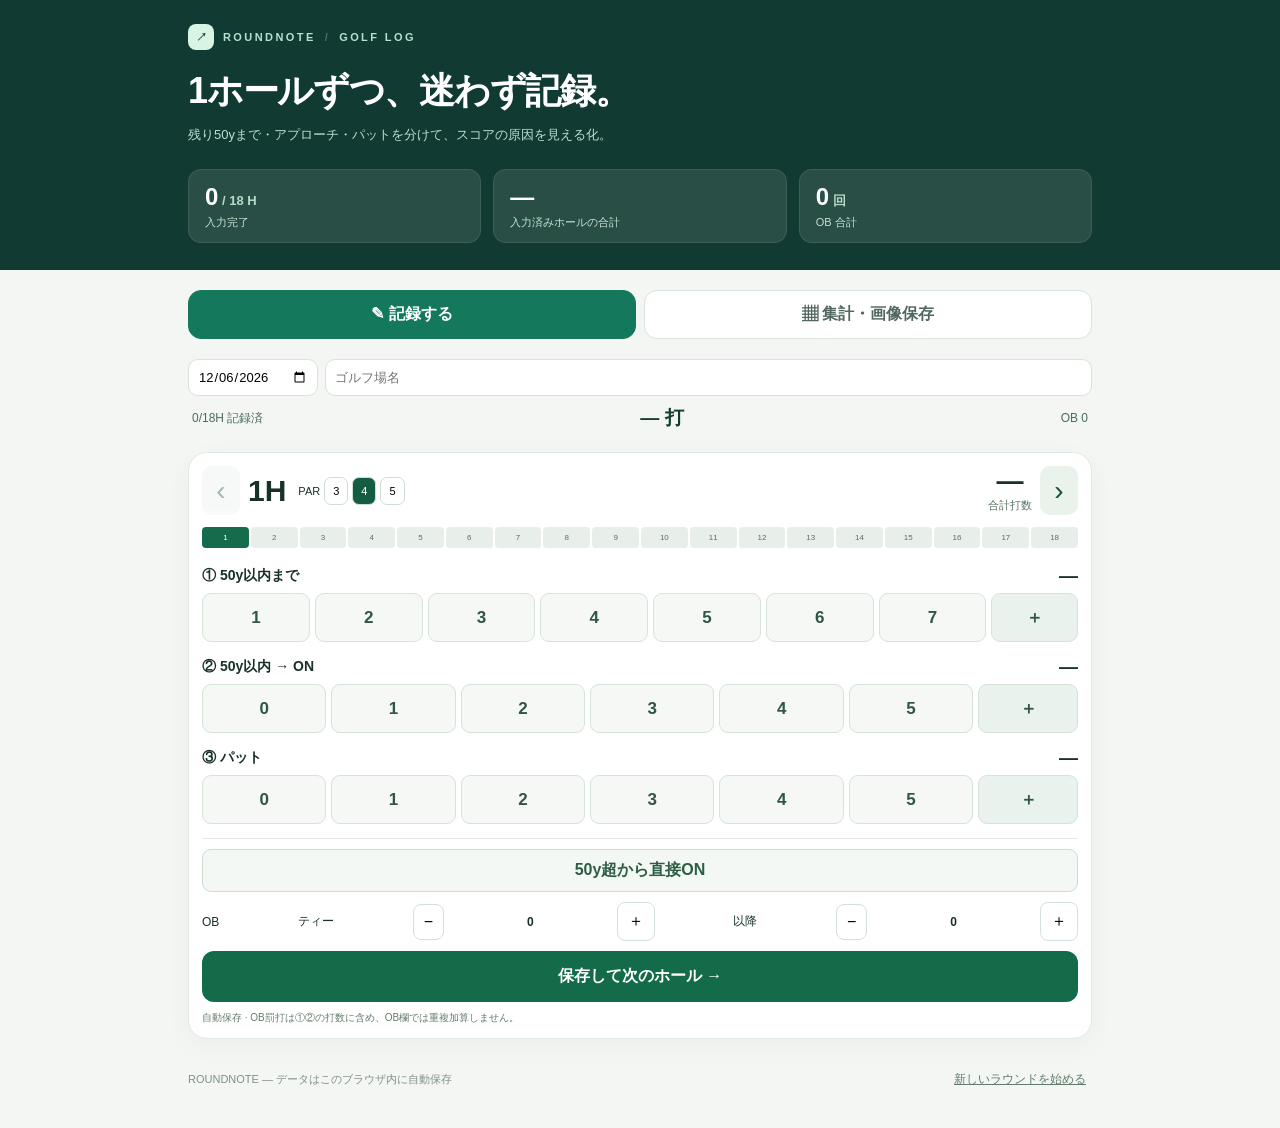
==== index.html @ 85679afc "Initial commit" ====
<!DOCTYPE html>
<html lang="ja">
<head>
<meta charset="utf-8">
<meta name="viewport" content="width=device-width,initial-scale=1,viewport-fit=cover">
<meta name="theme-color" content="#103a32">
<link rel="manifest" href="./manifest.webmanifest">
<link rel="apple-touch-icon" href="./icon-192.png">
<meta name="apple-mobile-web-app-capable" content="yes">
<meta name="apple-mobile-web-app-status-bar-style" content="default">
<title>Roundnote | ゴルフ ラウンド記録</title>
<style>
:root{font-family:-apple-system,BlinkMacSystemFont,"Hiragino Kaku Gothic ProN","Noto Sans JP","Yu Gothic",sans-serif;color:#19312b;background:#f3f6f3;font-variant-numeric:tabular-nums;--ink:#19312b;--ink2:#526760;--line:#dae5df;--green:#14795c;--green-dark:#103a32;--lime:#d7f6e4;--muted:#eef4ef;--orange:#b86820;--red:#c14c48;--white:#fff}
*{box-sizing:border-box}body{margin:0;min-height:100vh;padding-bottom:calc(26px + env(safe-area-inset-bottom))}button,input{font:inherit}button{cursor:pointer;touch-action:manipulation}button:focus-visible,input:focus-visible{outline:3px solid #75cda6;outline-offset:2px}button:disabled{cursor:not-allowed;opacity:.4}input{max-width:100%}
.shell{max-width:940px;margin:auto;padding:0 18px}.masthead{background:var(--green-dark);color:white;padding:calc(24px + env(safe-area-inset-top)) 0 27px}.brand{display:flex;align-items:center;gap:9px;font-size:11px;font-weight:800;letter-spacing:.22em;color:#b7e0cf;text-transform:uppercase}.brand-icon{display:grid;place-items:center;width:26px;height:26px;border-radius:8px;background:#d8f5e3;color:#164a3b;letter-spacing:0}.masthead h1{margin:17px 0 8px;font-size:clamp(26px,5vw,36px);font-weight:800;letter-spacing:-.035em}.intro{margin:0;color:#bfddd0;font-size:13px;line-height:1.75}.mast-stats{display:flex;gap:12px;margin-top:22px;flex-wrap:wrap}.mast-stat{background:rgba(255,255,255,.10);border:1px solid rgba(255,255,255,.09);border-radius:13px;padding:12px 16px;min-width:110px;flex:1}.mast-stat b{display:block;font-size:24px;line-height:1.22;color:white}.mast-stat span{display:block;font-size:11px;color:#c7e2d4;margin-top:4px}
.tabs{display:flex;gap:8px;margin:20px 0}.tab{flex:1;border:1px solid var(--line);background:white;color:var(--ink2);border-radius:13px;padding:13px 10px;font-weight:800}.tab.active{background:var(--green);border-color:var(--green);color:white}.surface{background:white;border:1px solid #e1eae3;box-shadow:0 7px 28px rgba(12,51,38,.035);border-radius:19px;padding:22px;margin:0 0 18px}.section-head{display:flex;align-items:center;justify-content:space-between;gap:12px;margin-bottom:17px}.eyebrow{font-size:10px;font-weight:900;letter-spacing:.15em;color:var(--green);text-transform:uppercase}.section-head h2{font-size:20px;letter-spacing:-.03em;margin:3px 0 0}.helper{color:var(--ink2);font-size:12px;line-height:1.65}.meta-grid{display:grid;grid-template-columns:1fr 1fr;gap:12px}.field-label{display:block;font-size:12px;font-weight:800;color:var(--ink2);margin:0 0 7px}.meta-input{width:100%;border:1px solid #dbe4de;border-radius:11px;padding:11px 12px;color:var(--ink);background:#fbfdfb;font-size:15px;min-height:46px}
.hole-grid{display:grid;grid-template-columns:repeat(9,minmax(0,1fr));gap:6px}.hole-tile{position:relative;aspect-ratio:1/1;min-width:0;padding:0;border:1px solid #d6e3da;background:#f7faf7;color:#536e62;border-radius:11px;font-weight:800;font-size:13px}.hole-tile.done{background:#e0f4e8;border-color:#b4d8c3;color:#0c6448}.hole-tile.current{background:#126e54;color:white;border-color:#126e54;box-shadow:0 0 0 2px white,0 0 0 4px #126e54}.hole-tile .dot{position:absolute;bottom:3px;left:50%;transform:translateX(-50%);width:4px;height:4px;border-radius:9px;background:currentColor;opacity:.8}.nine-mark{display:flex;justify-content:space-between;color:#81968b;font-size:10px;letter-spacing:.12em;text-transform:uppercase;margin:8px 0 12px}
.topline{display:flex;justify-content:space-between;align-items:center;gap:12px}.hole-number{display:flex;align-items:baseline;gap:8px}.hole-number strong{font-size:34px;line-height:1.1;letter-spacing:-.035em}.hole-number small{color:#7b9188;font-weight:800}.par-row{display:flex;gap:6px;align-items:center}.par-row-label{font-size:11px;color:#677f73;margin-right:7px;font-weight:900}.par-choice{width:46px;height:43px;border-radius:11px;background:#f1f5f1;border:1px solid #dce6df;color:#426252;font-weight:800}.par-choice.active{background:#d6f4e4;border-color:#53b78f;color:#0b6f51}
.score-line{display:flex;align-items:center;justify-content:space-between;gap:12px;background:#f3f8f3;border-radius:14px;margin:17px 0 22px;padding:13px 16px}.score-line .small{font-size:11px;font-weight:750;color:#57756a}.score-line .number{font-size:24px;font-weight:850}.score-line .sub{font-size:12px;color:#56776a}.counters{display:grid;gap:11px}.counter-card{border:1px solid #e0e8e1;border-radius:15px;padding:14px 14px 12px}.counter-title{display:flex;align-items:center;justify-content:space-between;gap:7px}.counter-title b{font-size:14px}.counter-title .mini{font-size:11px;color:#738b80}.counter-main{display:flex;align-items:center;gap:12px;margin:12px 0 11px}.count-button{width:48px;height:47px;border-radius:12px;border:1px solid #d9e7dc;background:#f1f6f2;color:#1c674b;font-size:25px;line-height:1}.count-num{font-size:30px;font-weight:850;min-width:42px;text-align:center;flex:1}.quick-values{display:flex;gap:7px;flex-wrap:wrap}.quick-choice{flex:1;min-width:38px;padding:9px 5px;border-radius:9px;border:1px solid #e2eae4;background:#fbfcfb;color:#587063;font-weight:750;font-size:12px}.quick-choice.active{background:#d8f4e3;border-color:#5db893;color:#087451}.counter-card.dimmed{opacity:.52;background:#f8faf8}.toggle-row{display:flex;gap:12px;align-items:center;justify-content:space-between;border:1px solid #e0e9e1;background:#f8fbf8;border-radius:14px;padding:14px;margin:12px 0 0}.toggle-row b{display:block;font-size:13px}.toggle-row span{display:block;color:#728579;font-size:11px;margin-top:4px}.toggle{border-radius:999px;border:1px solid #d5e0d8;background:#e3e9e3;color:#668072;padding:9px 15px;font-weight:850;font-size:12px;white-space:nowrap}.toggle.on{background:#167d5f;border-color:#167d5f;color:white}.ob-grid{display:grid;grid-template-columns:1fr 1fr;gap:10px}.ob-card{border:1px solid #e4e6dd;background:#fcfcf8;border-radius:12px;padding:12px}.ob-card b{display:block;font-size:12px;min-height:34px}.ob-controls{display:flex;align-items:center;justify-content:space-between;gap:4px;margin-top:10px}.ob-controls button{height:38px;width:38px;border-radius:9px;background:#f2f2e9;border:1px solid #e1e2d8;font-size:21px;color:#5e6055}.ob-controls strong{font-size:24px}.notice{margin-top:14px;padding:12px 14px;border-left:3px solid #b1d8bb;background:#f3f8f3;border-radius:7px;color:#5a7265;font-size:12px;line-height:1.7}.navigation{display:flex;justify-content:space-between;align-items:center;gap:10px;margin-top:20px}.nav-button{border-radius:12px;border:1px solid #d5e2d9;background:white;color:#246747;padding:13px 18px;font-weight:850;font-size:13px}.nav-button.primary,.action.primary{background:#177d5e;border-color:#177d5e;color:white}.nav-button:last-child{margin-left:auto}
.result-hero{background:#123c32;color:white;border-radius:20px;padding:23px 24px;margin-bottom:18px}.result-hero .muted{color:#b3ddca;font-size:12px;letter-spacing:.06em;font-weight:700}.result-score{display:flex;align-items:end;justify-content:space-between;gap:14px;margin-top:9px}.result-score .big{font-size:clamp(65px,13vw,105px);line-height:1;font-weight:850;letter-spacing:-.07em}.result-score .unit{font-size:18px;letter-spacing:0;font-weight:500;margin-left:10px}.status-pill{border:1px solid #91b9a6;background:rgba(255,255,255,.1);border-radius:50px;padding:9px 13px;font-size:13px;font-weight:900;white-space:nowrap}.result-hero p{font-size:12px;color:#b9dccc;margin:17px 0 0;line-height:1.6}.kpi-grid{display:grid;grid-template-columns:repeat(4,1fr);gap:9px;margin-bottom:17px}.kpi{background:white;border:1px solid #e0e8e1;border-radius:14px;padding:14px}.kpi b{display:block;font-size:23px;margin:5px 0}.kpi span{font-size:11px;color:#627b6b}.kpi .target{display:block;font-size:10px;color:#80978b}.half-section{background:white;border:1px solid #dfebe3;border-radius:17px;padding:17px;margin-bottom:12px}.half-head{display:flex;align-items:center;justify-content:space-between;margin-bottom:13px}.half-head h3{margin:0;font-size:17px}.half-head strong{font-size:19px}.matrix{display:grid;grid-template-columns:72px repeat(9,minmax(0,1fr));gap:3px;align-items:stretch}.matrix-label{display:grid;align-items:center;font-size:10px;color:#6d857a;font-weight:750;padding:7px 2px}.matrix-cell{display:grid;place-items:center;min-width:0;border-radius:6px;background:#f4f7f4;padding:8px 0;font-size:11px;font-weight:750}.matrix-cell.head{background:#e7f2ea;color:#236a4e}.matrix-cell.score{background:#e0f3e6;color:#176d4e;font-weight:900}.matrix-cell.bad{background:#fff0e9;color:#af612e}.matrix-cell.muted{color:#a4b1aa}.breakdowns{display:grid;grid-template-columns:1fr 1fr;gap:11px;margin-bottom:16px}.breakdown{border-radius:15px;background:#fff;border:1px solid #dfe8e1;padding:15px}.breakdown h3{margin:0 0 12px;font-size:14px}.breakdown .bar{display:flex;justify-content:space-between;gap:7px;padding:5px 0;font-size:12px}.breakdown .bar b{font-weight:900}.breakdown .bar span{color:#6a8273}.actions{display:flex;gap:9px;flex-wrap:wrap}.action{padding:13px 15px;border:1px solid #dce7df;background:white;color:#225d44;border-radius:12px;font-size:13px;font-weight:900}.action.primary{flex:1}.subnote{font-size:11px;color:#6f8277;line-height:1.7;margin:10px 0 0}.small-warn{border-radius:11px;background:#fff6ec;border:1px solid #f2debd;padding:11px 13px;color:#91612e;font-size:12px;line-height:1.6;margin-top:14px}.footer-row{display:flex;flex-wrap:wrap;justify-content:space-between;gap:8px;align-items:center;padding:13px 0;color:#809184;font-size:11px}.quiet-link{border:0;background:transparent;color:#637c6d;text-decoration:underline;font-size:12px}.empty-value{color:#a4b6aa}
.overlay{position:fixed;inset:0;background:rgba(8,32,24,.85);z-index:10;display:flex;flex-direction:column;align-items:center;padding:calc(16px + env(safe-area-inset-top)) 16px calc(16px + env(safe-area-inset-bottom));overflow-y:auto}.overlay-inner{max-width:640px;width:100%}.overlay-head{display:flex;align-items:center;justify-content:space-between;color:white;margin-bottom:12px;gap:10px}.overlay-head h2{font-size:17px;margin:0}.overlay-head p{font-size:11px;color:#c5d9cb;margin:4px 0 0}.overlay-head button{border-radius:11px;border:1px solid #9fc2ac;background:rgba(255,255,255,.16);color:white;font-weight:800;padding:10px 16px}.overlay img{display:block;width:100%;height:auto;border-radius:8px;box-shadow:0 16px 44px #06180b}.overlay-footer{display:flex;gap:9px;margin-top:12px}.overlay-footer a{flex:1;text-decoration:none;text-align:center;background:#dcf4e3;color:#123e2f;padding:14px;border-radius:10px;font-size:13px;font-weight:900}.overlay-footer p{color:#c7ddce;font-size:11px;line-height:1.6;margin:0;flex:2}
@media(max-width:620px){.shell{padding:0 12px}.surface{padding:16px;border-radius:16px}.masthead{padding-bottom:23px}.mast-stats{gap:7px}.mast-stat{padding:11px 12px;min-width:0}.mast-stat b{font-size:20px}.hole-grid{gap:4px}.hole-tile{font-size:12px;border-radius:8px}.meta-grid{grid-template-columns:1fr 1fr}.par-row{gap:4px}.par-choice{width:38px;height:38px}.kpi-grid{gap:6px}.kpi{padding:11px 8px}.kpi b{font-size:20px}.kpi span{font-size:10px}.matrix{grid-template-columns:58px repeat(9,minmax(0,1fr));gap:2px}.matrix-label{font-size:9px}.matrix-cell{font-size:10px;padding:8px 0}.breakdowns{gap:8px}.breakdown{padding:12px}.result-hero{padding:19px 18px}.result-score .big{font-size:75px}}
@media(max-width:355px){.hole-tile{font-size:11px}.matrix{grid-template-columns:51px repeat(9,minmax(0,1fr))}.matrix-cell{font-size:9px}.par-choice{width:34px}.kpi b{font-size:17px}}
@media(prefers-reduced-motion:no-preference){button{transition:background .12s ease,transform .12s ease}button:active{transform:scale(.97)}}
</style>
<style>
.compact-top{margin:12px 0}.compact-meta{display:grid;grid-template-columns:130px 1fr;gap:7px}.compact-meta input{min-width:0;width:100%;border:1px solid #d6e4d9;border-radius:10px;padding:9px;background:white;font-size:13px}.compact-status{display:flex;justify-content:space-between;align-items:center;padding:9px 4px;color:#496e5a;font-size:12px}.compact-status strong{font-size:19px;color:#123d2d}.compact-editor{padding:13px!important}.compact-heading{display:flex;align-items:center;gap:8px;justify-content:space-between}.compact-arrow{font-size:28px;border:0;background:#eaf2ec;border-radius:10px;width:38px;height:49px;color:#184f39}.compact-hole{display:flex;align-items:center;gap:12px}.compact-hole>b{font-size:30px}.compact-hole span{display:flex;align-items:center;gap:4px;font-size:11px}.mini-par{border:1px solid #cddfd2;border-radius:7px;background:white;padding:7px 8px}.mini-par.active{background:#155d42;color:white}.compact-score{text-align:center;margin-left:auto}.compact-score b{display:block;font-size:27px;line-height:1}.compact-score small{font-size:11px;color:#577364}.compact-progress{display:grid;grid-template-columns:repeat(18,minmax(0,1fr));gap:2px;margin:12px 0 17px}.progress-dot{border:0;border-radius:4px;padding:6px 0;background:#e8efea;font-size:8px;color:#587163}.progress-dot.done{background:#c4e2d0;color:#15583b}.progress-dot.current{background:#146c4c;color:white}.compact-counter{margin:0 0 14px}.compact-label{display:flex;justify-content:space-between;align-items:center;margin-bottom:6px;font-size:14px}.compact-label strong{font-size:19px}.compact-choices{display:flex;gap:5px}.compact-choices button{flex:1;min-width:0;border:1px solid #d5e3d9;border-radius:9px;background:#f5f8f5;padding:12px 0;font-weight:800;font-size:17px;color:#315744}.compact-choices button.active{background:#146b4a;color:white;border-color:#146b4a}.compact-choices button:disabled{opacity:.35}.compact-choices .compact-plus{flex:.8;background:#e9f2ec}.compact-extras{border-top:1px solid #e2ebe4;padding-top:10px}.compact-toggle{width:100%;border:1px solid #cbded0;background:#f3f8f4;border-radius:9px;padding:10px;color:#2d5e43;font-weight:700}.compact-toggle.active{background:#d3efde}.compact-ob{display:flex;align-items:center;justify-content:space-between;gap:5px;margin:10px 0;font-size:12px}.compact-ob button{border:1px solid #d4e1d7;border-radius:8px;background:white;padding:8px 10px;font-size:16px}.compact-ob b{min-width:15px;text-align:center}.compact-next{width:100%;border:0;border-radius:12px;background:#146b4a;color:white;font-size:16px;font-weight:800;padding:15px}.compact-hint{font-size:10px;color:#647c6b;line-height:1.5;margin:8px 0 0}
@media(max-width:370px){.compact-choices button{font-size:15px;padding:11px 0}.compact-hole>b{font-size:25px}.compact-hole{gap:5px}.compact-arrow{width:30px}.compact-ob{gap:3px}.compact-ob button{padding:7px}}
</style></head>
<body>
<div id="app"></div><div id="overlay-root"></div>
<script>
(()=>{
'use strict';
const KEY='roundnote-golf-v1';
const blank=()=>({par:4,long:null,short:null,putts:null,obTee:0,obLater:0,direct:false});
const pad=n=>String(n).padStart(2,'0');
const today=()=>{let d=new Date();return `${d.getFullYear()}-${pad(d.getMonth()+1)}-${pad(d.getDate())}`};
const initial=()=>({date:today(),place:'',holes:Array.from({length:18},blank),active:0,view:'input'});
const finite=n=>typeof n==='number'&&Number.isFinite(n);
const escapeHTML=s=>String(s??'').replace(/[&<>"']/g,c=>({'&':'&amp;','<':'&lt;','>':'&gt;','"':'&quot;',"'":'&#39;'}[c]));
let state=initial();
try{let v=JSON.parse(localStorage.getItem(KEY)||'null');if(v&&Array.isArray(v.holes)&&v.holes.length===18){state={...initial(),date:typeof v.date==='string'?v.date:today(),place:typeof v.place==='string'?v.place.slice(0,100):'',active:Number.isInteger(v.active)?Math.max(0,Math.min(17,v.active)):0,holes:v.holes.map(h=>({...blank(),par:[3,4,5].includes(h.par)?h.par:4,long:finite(h.long)?h.long:null,short:finite(h.short)?h.short:null,putts:finite(h.putts)?h.putts:null,obTee:finite(h.obTee)?h.obTee:0,obLater:finite(h.obLater)?h.obLater:0,direct:!!h.direct}))};}}catch(e){}
const save=()=>{try{localStorage.setItem(KEY,JSON.stringify({...state,view:'input'}));}catch(e){}};
const score=h=>[h.long,h.short,h.putts].every(finite)?h.long+h.short+h.putts:null;
const onCount=h=>(finite(h.long)&&finite(h.short))?h.long+h.short:null;
const bogeyOn=h=>finite(onCount(h))?onCount(h)<=h.par-1:null;
const sgn=n=>n>0?'+'+n:String(n);
const fmt=n=>finite(n)?String(n):'—';
const sums=arr=>({score:arr.reduce((n,h)=>n+(score(h)??0),0),long:arr.reduce((n,h)=>n+(h.long??0),0),short:arr.reduce((n,h)=>n+(h.short??0),0),putts:arr.reduce((n,h)=>n+(h.putts??0),0),teeOB:arr.reduce((n,h)=>n+h.obTee,0),lateOB:arr.reduce((n,h)=>n+h.obLater,0),par:arr.reduce((n,h)=>n+h.par,0),done:arr.filter(h=>score(h)!==null).length,bon:arr.filter(h=>bogeyOn(h)===true).length,direct:arr.filter(h=>h.direct).length});
const all=()=>sums(state.holes);
const elem=document.getElementById('app');
function header(){let x=all();return `<header class="masthead"><div class="shell"><div class="brand"><span class="brand-icon">↗</span>ROUNDNOTE <span style="opacity:.35">/</span> GOLF LOG</div><h1>1ホールずつ、迷わず記録。</h1><p class="intro">残り50yまで・アプローチ・パットを分けて、スコアの原因を見える化。</p><div class="mast-stats"><div class="mast-stat"><b>${x.done}<span style="display:inline;font-size:13px;color:#b8dac9"> / 18 H</span></b><span>入力完了</span></div><div class="mast-stat"><b>${x.done?x.score:'—'}<span style="display:inline;font-size:13px;color:#b8dac9"> ${x.done?'打':''}</span></b><span>入力済みホールの合計</span></div><div class="mast-stat"><b>${x.teeOB+x.lateOB}<span style="display:inline;font-size:13px;color:#b8dac9"> 回</span></b><span>OB 合計</span></div></div></div></header>`}
function render(){let x=all();elem.innerHTML=header()+`<div class="shell"><nav class="tabs" aria-label="画面切替"><button class="tab ${state.view==='input'?'active':''}" data-view="input">✎ 記録する</button><button class="tab ${state.view==='result'?'active':''}" data-view="result">▦ 集計・画像保存</button></nav>${state.view==='input'?inputView():resultView()}<footer class="footer-row"><span>ROUNDNOTE — データはこのブラウザ内に自動保存</span><button class="quiet-link" data-action="reset">新しいラウンドを始める</button></footer></div>`;}
function inputView(){let h=state.holes[state.active],s=score(h),x=all();return `<section class="compact-top"><div class="compact-meta"><input aria-label="日付" id="date" type="date" value="${escapeHTML(state.date)}"><input aria-label="ゴルフ場" id="place" placeholder="ゴルフ場名" maxlength="100" value="${escapeHTML(state.place)}"></div><div class="compact-status"><span>${x.done}/18H 記録済</span><strong>${x.done?x.score:'—'} 打</strong><span>OB ${x.teeOB+x.lateOB}</span></div></section><section class="surface compact-editor" id="hole-editor"><div class="compact-heading"><button class="compact-arrow" data-action="prev" ${state.active===0?'disabled':''}>‹</button><div class="compact-hole"><b>${state.active+1}H</b><span>PAR ${[3,4,5].map(p=>`<button class="mini-par ${h.par===p?'active':''}" data-par="${p}">${p}</button>`).join('')}</span></div><div class="compact-score"><b>${s===null?'—':s}</b><small>${s===null?'合計打数':sgn(s-h.par)}</small></div><button class="compact-arrow" data-action="next">›</button></div><div class="compact-progress">${state.holes.map((hole,i)=>`<button aria-label="${i+1}H" class="progress-dot ${i===state.active?'current':''} ${score(hole)!==null?'done':''}" data-hole="${i}">${i+1}</button>`).join('')}</div>${compactCounter('long','① 50y以内まで',h.long,[1,2,3,4,5,6,7])}${compactCounter('short','② 50y以内 → ON',h.short,[0,1,2,3,4,5],h.direct)}${compactCounter('putts','③ パット',h.putts,[0,1,2,3,4,5])}<div class="compact-extras"><button class="compact-toggle ${h.direct?'active':''}" data-action="direct">${h.direct?'✓ ':''}50y超から直接ON</button><div class="compact-ob"><span>OB</span><span>ティー</span><button data-step="-1" data-field="obTee">−</button><b>${h.obTee}</b><button data-step="1" data-field="obTee">＋</button><span>以降</span><button data-step="-1" data-field="obLater">−</button><b>${h.obLater}</b><button data-step="1" data-field="obLater">＋</button></div></div><button class="compact-next" data-action="next">${state.active===17?'集計を見る':'保存して次のホール →'}</button><p class="compact-hint">自動保存 · OB罰打は①②の打数に含め、OB欄では重複加算しません。</p></section>`}
function compactCounter(field,title,value,quick,disabled=false){return `<div class="compact-counter"><div class="compact-label"><b>${title}</b><strong>${fmt(value)}</strong></div><div class="compact-choices">${quick.map(v=>`<button class="${value===v?'active':''}" data-setval="${v}" data-field="${field}" ${disabled?'disabled':''}>${v}</button>`).join('')}<button class="compact-plus" data-step="1" data-field="${field}" ${disabled?'disabled':''}>＋</button></div></div>`}
function counter(field,title,hint,value,quick,disabled=false){return `<div class="counter-card ${disabled?'dimmed':''}"><div class="counter-title"><b>${title}</b></div><div class="helper" style="font-size:11px;margin-top:4px">${hint}</div><div class="counter-main"><button aria-label="${title}を1減らす" class="count-button" data-step="-1" data-field="${field}" ${disabled?'disabled':''}>−</button><div class="count-num">${fmt(value)}</div><button aria-label="${title}を1増やす" class="count-button" data-step="1" data-field="${field}" ${disabled?'disabled':''}>+</button></div><div class="quick-values">${quick.map(v=>`<button class="quick-choice ${value===v?'active':''}" data-setval="${v}" data-field="${field}" ${disabled?'disabled':''}>${v}</button>`).join('')}</div></div>`}
function obCounter(field,title,value){return `<div class="ob-card"><b>${title}</b><div class="ob-controls"><button data-step="-1" data-field="${field}" aria-label="${title}のOBを減らす">−</button><strong>${value}</strong><button data-step="1" data-field="${field}" aria-label="${title}のOBを増やす">+</button></div></div>`}
function resultView(){let t=all(),done=t.done===18,target=t.score<=99;return `<div class="result-hero"><span class="muted">ROUND SUMMARY · ${escapeHTML(state.date||'日付未設定')}</span><div class="result-score"><div class="big">${t.done?t.score:'—'}<span class="unit">STROKES</span></div><div class="status-pill">${done?(target?'100切り達成':'100切りまで '+Math.max(0,t.score-99)+' 打'):'入力中 '+t.done+'/18H'}</div></div><p>${escapeHTML(state.place||'ゴルフ場未入力')}　｜　${done?`PAR ${t.par}・${sgn(t.score-t.par)}`:'入力済みのホールのみ合計しています'}</p></div><div class="kpi-grid">${kpi('50yまで',t.long,'目安 40打')}${kpi('50y→ON',t.short,'目安 24打')}${kpi('パット',t.putts,'目安 36打')}${kpi('OB合計',t.teeOB+t.lateOB,'ティー '+t.teeOB+' / 以降 '+t.lateOB)}</div><section class="surface"><div class="section-head"><div><div class="eyebrow">HOLE-BY-HOLE</div><h2>18ホールの記録</h2></div><span class="helper">左右にスクロール不要</span></div>${halfMatrix(0)}${halfMatrix(9)}<div class="breakdowns">${breakdown(0)}${breakdown(9)}</div><div class="section-head" style="margin-top:7px"><div><div class="eyebrow">PERFORMANCE</div><h2>プレー分析</h2></div></div><div class="kpi-grid" style="grid-template-columns:repeat(3,1fr)">${kpi('Bogey-on以内',t.bon+' / 18','目安 12 / 18')}${kpi('50y超からON',t.direct,'成功ホール数')}${kpi('50y以内→終了',t.short+t.putts,'目安 60打')}</div>${!done?`<div class="small-warn">未入力が ${18-t.done} ホールあります。集計と画像は途中経過として表示されます。</div>`:''}<div class="actions" style="margin-top:18px"><button class="action primary" data-action="export">▣ 結果画像を作成</button><button class="action" data-view="input">入力に戻る</button></div><p class="subnote">画像は18ホールの詳細と前後半の集計を1枚にまとめます。iPhoneは表示された画像を長押しして「写真に保存」できます。</p></section><div class="notice">元の目安は50打×前後半＝100打です。100切りには99打以下が必要です。スコアは①＋②＋③で算出し、OB欄を別途加算しません。</div>`}
function kpi(label,value,detail){return `<div class="kpi"><span>${label}</span><b>${value}</b><span class="target">${detail}</span></div>`}
function halfMatrix(start){let arr=state.holes.slice(start,start+9),sum=sums(arr);let rows=[['H',arr.map((_,i)=>start+i+1),'head'],['Par',arr.map(h=>h.par),''],['～50y',arr.map(h=>fmt(h.long)),''],['50y→ON',arr.map(h=>fmt(h.short)),''],['Putt',arr.map(h=>fmt(h.putts)),''],['Score',arr.map(h=>fmt(score(h))),'score'],['OB',arr.map(h=>h.obTee+h.obLater),''],['B-on',arr.map(h=>bogeyOn(h)===null?'—':bogeyOn(h)?'✓':'–'),'']];return `<div class="half-section"><div class="half-head"><h3>${start===0?'OUT':'IN'} <span class="helper">${start+1}–${start+9}H</span></h3><strong>${sum.done?sum.score+' 打':'—'} <span class="helper">${sum.done}/9H</span></strong></div><div class="matrix">${rows.map(([label,vals,kind])=>`<div class="matrix-label">${label}</div>${vals.map((v,i)=>`<div class="matrix-cell ${kind} ${(kind==='score'&&finite(score(arr[i]))&&score(arr[i])>arr[i].par+1)?'bad':''} ${v==='—'?'muted':''}">${v}</div>`).join('')}`).join('')}</div></div>`}
function breakdown(start){let x=sums(state.holes.slice(start,start+9));return `<div class="breakdown"><h3>${start===0?'OUT 1–9H':'IN 10–18H'}：${x.done}/9H</h3>${[['50yまで',x.long,20],['50y→ON',x.short,12],['パット',x.putts,18],['スコア',x.score,50]].map(a=>`<div class="bar"><span>${a[0]}</span><b>${a[1]} <span>/ 目安${a[2]}</span></b></div>`).join('')}</div>`}
function changeVal(field,v){let h=state.holes[state.active],max=field==='obTee'||field==='obLater'?9:30;h[field]=Math.max(0,Math.min(max,v));if(field==='short'){h.direct=(h[field]===0);}save();render();}
function goHole(i){state.active=Math.max(0,Math.min(17,i));state.view='input';save();render();document.getElementById('hole-editor')?.scrollIntoView({block:'start',behavior:'instant'});}
elem.addEventListener('input',e=>{if(e.target.id==='date'){state.date=e.target.value;save();}if(e.target.id==='place'){state.place=e.target.value;save();}});
elem.addEventListener('click',e=>{let b=e.target.closest('button');if(!b)return;let d=b.dataset;if(d.view){state.view=d.view;save();render();window.scrollTo(0,0);return;}if(d.hole!==undefined){goHole(+d.hole);return;}let h=state.holes[state.active];if(d.par){h.par=+d.par;save();render();return;}if(d.setval!==undefined&&d.field){changeVal(d.field,+d.setval);return;}if(d.step&&d.field){let val=finite(h[d.field])?h[d.field]:(d.step==='1'?0:1);changeVal(d.field,val+Number(d.step));return;}if(d.action==='direct'){h.direct=!h.direct;if(h.direct)h.short=0;else if(h.short===0)h.short=null;save();render();return;}if(d.action==='prev'){goHole(state.active-1);return;}if(d.action==='next'){if(state.active===17){state.view='result';save();render();window.scrollTo(0,0);}else{goHole(state.active+1);}return;}if(d.action==='export'){exportImage();return;}if(d.action==='reset'){if(confirm('新しいラウンドを始めますか？ 現在の入力はリセットされます。先に結果画像を保存してください。')){state=initial();save();render();window.scrollTo(0,0);}return;}});
function exportImage(){let data=makeImage();let stamp=(state.date||today()).replace(/[^\d-]/g,'');const root=document.getElementById('overlay-root');root.innerHTML=`<div class="overlay" role="dialog" aria-modal="true"><div class="overlay-inner"><div class="overlay-head"><div><h2>ラウンド結果画像</h2><p>iPhone：画像を長押し →「写真に保存」</p></div><button id="close-modal">閉じる ✕</button></div><img src="${data}" alt="18ホールのスコア集計画像"><div class="overlay-footer"><a id="download-img" download="golf-round-${stamp}.png" href="${data}">PNGを保存</a><p>長押し保存が難しい場合は「PNGを保存」をお試しください。</p></div></div></div>`;document.getElementById('close-modal').addEventListener('click',()=>root.replaceChildren());root.querySelector('.overlay').addEventListener('click',e=>{if(e.target===e.currentTarget)root.replaceChildren();});}
function makeImage(){const c=document.createElement('canvas');const W=1200,H=1830;c.width=W;c.height=H;const g=c.getContext('2d');const ink='#15392e',muted='#648071',green='#13795a';g.fillStyle='#f3f7f4';g.fillRect(0,0,W,H);
function rr(x,y,w,h,r,fill){g.beginPath();g.roundRect(x,y,w,h,r);g.fillStyle=fill;g.fill();}
function txt(t,x,y,size=28,color=ink,weight=600,align='left'){g.fillStyle=color;g.font=`${weight} ${size}px -apple-system, BlinkMacSystemFont, "Hiragino Kaku Gothic ProN", "Yu Gothic", sans-serif`;g.textAlign=align;g.textBaseline='alphabetic';g.fillText(String(t),x,y);}
const t=all();rr(38,38,1124,380,30,ink);txt('ROUNDNOTE  /  GOLF SCORECARD',78,104,24,'#b8e3d0',850);txt(state.date||'日付未設定',78,159,29,'#d8ece1',600);let place=state.place||'ゴルフ場 未入力';if(place.length>25)place=place.slice(0,24)+'…';txt(place,78,208,34,'#ffffff',750);txt(t.done?t.score:'—',80,360,150,'#ffffff',850);txt('STROKES',330,353,29,'#c8e0d2',700);let status=t.done===18?(t.score<=99?'100切り 達成':`100切りまで ${t.score-99} 打`):`途中経過 / ${t.done} of 18H`;txt(status,1085,348,31,'#d2efd9',800,'right');txt(t.done===18?`PAR ${t.par}   ${sgn(t.score-t.par)}`:'入力済みホールのみ集計',1085,394,22,'#b4d2c2',500,'right');
let cards=[['50yまで',t.long,'目安40'],['50yからON',t.short,'目安24'],['パット',t.putts,'目安36'],['OB',t.teeOB+t.lateOB,`T ${t.teeOB} / 他 ${t.lateOB}`]];cards.forEach((a,i)=>{let x=38+i*287;rr(x,448,263,153,19,'#ffffff');txt(a[0],x+20,491,21,muted,750);txt(a[1],x+20,561,58,ink,850);txt(a[2],x+246,565,20,muted,600,'right')});
function matrix(start,y){const h=state.holes.slice(start,start+9),s=sums(h);rr(38,y,1124,478,21,'#ffffff');txt(start===0?'OUT / 1–9H':'IN / 10–18H',67,y+57,31,ink,850);txt(`${s.score} 打   /   ${s.done} of 9H`,1126,y+57,26,green,800,'right');let rows=[['Hole',h.map((_,i)=>String(i+1+start))],['Par',h.map(a=>a.par)],['～50y',h.map(a=>fmt(a.long))],['50y→ON',h.map(a=>fmt(a.short))],['Putt',h.map(a=>fmt(a.putts))],['Score',h.map(a=>fmt(score(a)))],['OB',h.map(a=>a.obTee+a.obLater)],['B-on',h.map(a=>bogeyOn(a)===null?'—':bogeyOn(a)?'○':'×')]];const left=66,labelW=170,cellW=97,top=y+83,rowH=44;rows.forEach((row,ri)=>{let ry=top+ri*rowH;rr(left,ry,1056,rowH-3,ri===0?8:4,ri===0?'#e4f0e8':ri===5?'#e3f4e8':ri%2===0?'#f5f8f5':'#ffffff');txt(row[0],left+12,ry+30,22,ri===5?green:muted,ri===5?850:700);row[1].forEach((val,i)=>{txt(val,left+labelW+(i+0.5)*cellW,ry+30,24,ri===5?green:ink,ri===5?850:700,'center')})});txt(`50y以内～終了: ${s.short+s.putts} 打   /   Bogey-on以内: ${s.bon} H`,75,y+459,20,muted,600)}
matrix(0,633);matrix(9,1131);
rr(38,1640,1124,142,20,'#e3f1e7');txt('100切りの目標は 99打以下',68,1698,32,green,900);txt('目安40 + 24 + 36 = 100打。各指標の合計から、さらに1打以上削減。',68,1745,22,ink,550);txt('※ スコア＝50y到達まで＋50yからON＋パット。OB罰打は記録時に含める。',38,1812,20,muted,500);
return c.toDataURL('image/png');}
render();
if('serviceWorker'in navigator&&/^https?:/.test(location.protocol)){navigator.serviceWorker.register('./sw.js').catch(()=>{});}
})();
</script>
</body>
</html>
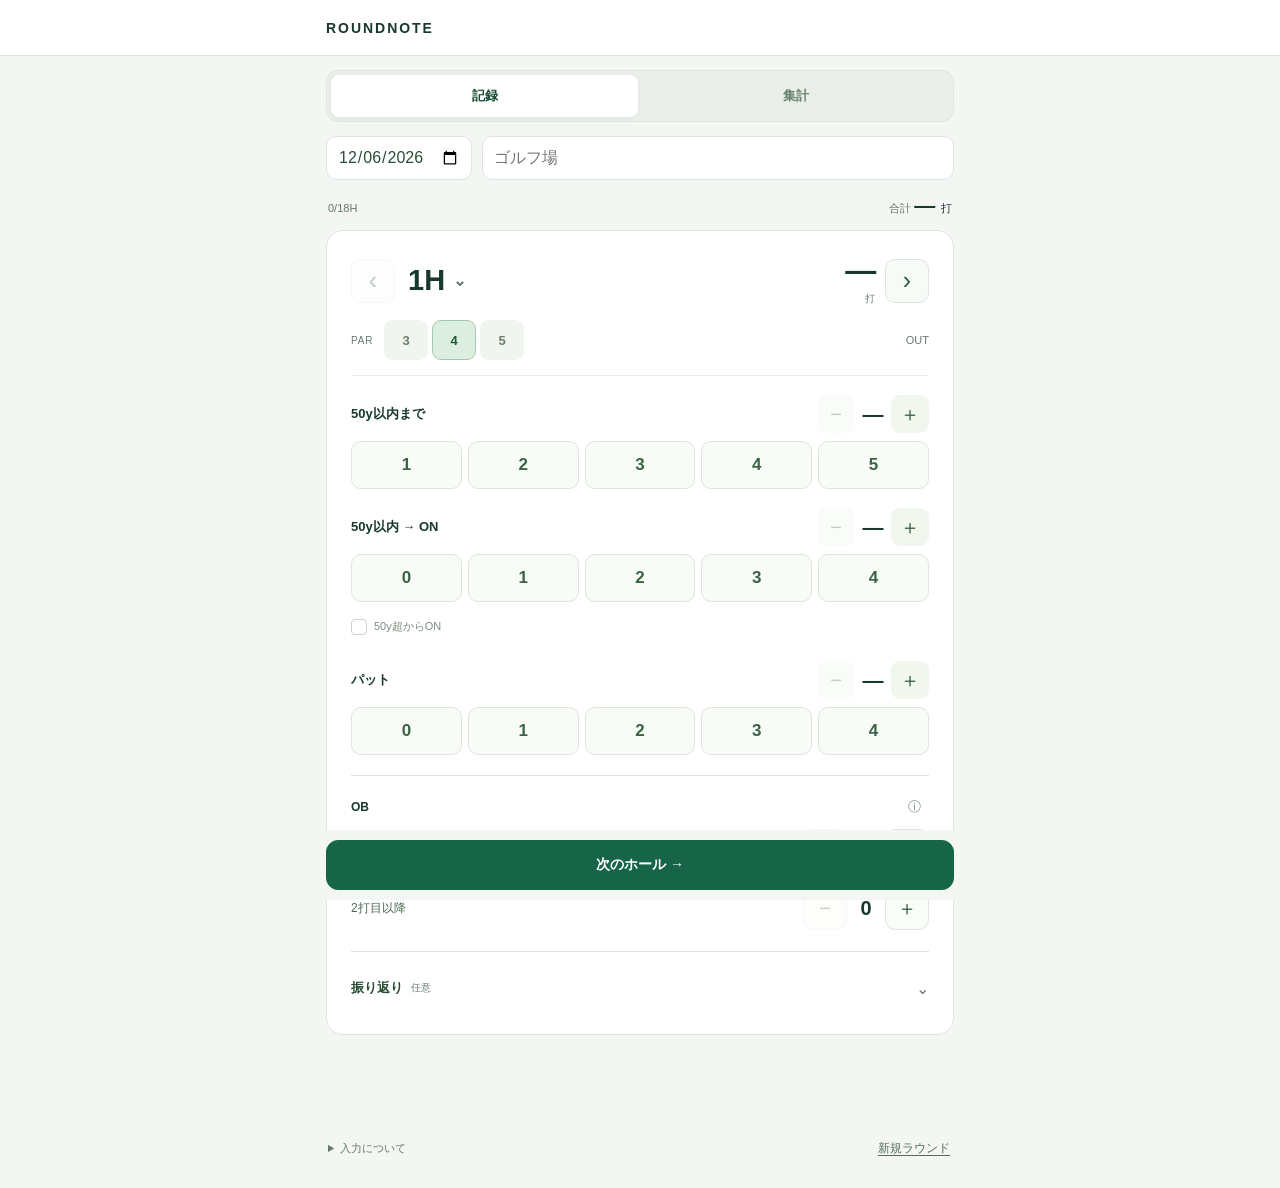
==== commit a53202a9: "update UI/UX" ====
--- a/index.html
+++ b/index.html
@@ -1,82 +1,19 @@
-<!DOCTYPE html>
+﻿<!DOCTYPE html>
 <html lang="ja">
 <head>
 <meta charset="utf-8">
 <meta name="viewport" content="width=device-width,initial-scale=1,viewport-fit=cover">
-<meta name="theme-color" content="#103a32">
+<meta name="theme-color" content="#19392d">
 <link rel="manifest" href="./manifest.webmanifest">
 <link rel="apple-touch-icon" href="./icon-192.png">
+<link rel="stylesheet" href="./app.css">
 <meta name="apple-mobile-web-app-capable" content="yes">
 <meta name="apple-mobile-web-app-status-bar-style" content="default">
-<title>Roundnote | ゴルフ ラウンド記録</title>
-<style>
-:root{font-family:-apple-system,BlinkMacSystemFont,"Hiragino Kaku Gothic ProN","Noto Sans JP","Yu Gothic",sans-serif;color:#19312b;background:#f3f6f3;font-variant-numeric:tabular-nums;--ink:#19312b;--ink2:#526760;--line:#dae5df;--green:#14795c;--green-dark:#103a32;--lime:#d7f6e4;--muted:#eef4ef;--orange:#b86820;--red:#c14c48;--white:#fff}
-*{box-sizing:border-box}body{margin:0;min-height:100vh;padding-bottom:calc(26px + env(safe-area-inset-bottom))}button,input{font:inherit}button{cursor:pointer;touch-action:manipulation}button:focus-visible,input:focus-visible{outline:3px solid #75cda6;outline-offset:2px}button:disabled{cursor:not-allowed;opacity:.4}input{max-width:100%}
-.shell{max-width:940px;margin:auto;padding:0 18px}.masthead{background:var(--green-dark);color:white;padding:calc(24px + env(safe-area-inset-top)) 0 27px}.brand{display:flex;align-items:center;gap:9px;font-size:11px;font-weight:800;letter-spacing:.22em;color:#b7e0cf;text-transform:uppercase}.brand-icon{display:grid;place-items:center;width:26px;height:26px;border-radius:8px;background:#d8f5e3;color:#164a3b;letter-spacing:0}.masthead h1{margin:17px 0 8px;font-size:clamp(26px,5vw,36px);font-weight:800;letter-spacing:-.035em}.intro{margin:0;color:#bfddd0;font-size:13px;line-height:1.75}.mast-stats{display:flex;gap:12px;margin-top:22px;flex-wrap:wrap}.mast-stat{background:rgba(255,255,255,.10);border:1px solid rgba(255,255,255,.09);border-radius:13px;padding:12px 16px;min-width:110px;flex:1}.mast-stat b{display:block;font-size:24px;line-height:1.22;color:white}.mast-stat span{display:block;font-size:11px;color:#c7e2d4;margin-top:4px}
-.tabs{display:flex;gap:8px;margin:20px 0}.tab{flex:1;border:1px solid var(--line);background:white;color:var(--ink2);border-radius:13px;padding:13px 10px;font-weight:800}.tab.active{background:var(--green);border-color:var(--green);color:white}.surface{background:white;border:1px solid #e1eae3;box-shadow:0 7px 28px rgba(12,51,38,.035);border-radius:19px;padding:22px;margin:0 0 18px}.section-head{display:flex;align-items:center;justify-content:space-between;gap:12px;margin-bottom:17px}.eyebrow{font-size:10px;font-weight:900;letter-spacing:.15em;color:var(--green);text-transform:uppercase}.section-head h2{font-size:20px;letter-spacing:-.03em;margin:3px 0 0}.helper{color:var(--ink2);font-size:12px;line-height:1.65}.meta-grid{display:grid;grid-template-columns:1fr 1fr;gap:12px}.field-label{display:block;font-size:12px;font-weight:800;color:var(--ink2);margin:0 0 7px}.meta-input{width:100%;border:1px solid #dbe4de;border-radius:11px;padding:11px 12px;color:var(--ink);background:#fbfdfb;font-size:15px;min-height:46px}
-.hole-grid{display:grid;grid-template-columns:repeat(9,minmax(0,1fr));gap:6px}.hole-tile{position:relative;aspect-ratio:1/1;min-width:0;padding:0;border:1px solid #d6e3da;background:#f7faf7;color:#536e62;border-radius:11px;font-weight:800;font-size:13px}.hole-tile.done{background:#e0f4e8;border-color:#b4d8c3;color:#0c6448}.hole-tile.current{background:#126e54;color:white;border-color:#126e54;box-shadow:0 0 0 2px white,0 0 0 4px #126e54}.hole-tile .dot{position:absolute;bottom:3px;left:50%;transform:translateX(-50%);width:4px;height:4px;border-radius:9px;background:currentColor;opacity:.8}.nine-mark{display:flex;justify-content:space-between;color:#81968b;font-size:10px;letter-spacing:.12em;text-transform:uppercase;margin:8px 0 12px}
-.topline{display:flex;justify-content:space-between;align-items:center;gap:12px}.hole-number{display:flex;align-items:baseline;gap:8px}.hole-number strong{font-size:34px;line-height:1.1;letter-spacing:-.035em}.hole-number small{color:#7b9188;font-weight:800}.par-row{display:flex;gap:6px;align-items:center}.par-row-label{font-size:11px;color:#677f73;margin-right:7px;font-weight:900}.par-choice{width:46px;height:43px;border-radius:11px;background:#f1f5f1;border:1px solid #dce6df;color:#426252;font-weight:800}.par-choice.active{background:#d6f4e4;border-color:#53b78f;color:#0b6f51}
-.score-line{display:flex;align-items:center;justify-content:space-between;gap:12px;background:#f3f8f3;border-radius:14px;margin:17px 0 22px;padding:13px 16px}.score-line .small{font-size:11px;font-weight:750;color:#57756a}.score-line .number{font-size:24px;font-weight:850}.score-line .sub{font-size:12px;color:#56776a}.counters{display:grid;gap:11px}.counter-card{border:1px solid #e0e8e1;border-radius:15px;padding:14px 14px 12px}.counter-title{display:flex;align-items:center;justify-content:space-between;gap:7px}.counter-title b{font-size:14px}.counter-title .mini{font-size:11px;color:#738b80}.counter-main{display:flex;align-items:center;gap:12px;margin:12px 0 11px}.count-button{width:48px;height:47px;border-radius:12px;border:1px solid #d9e7dc;background:#f1f6f2;color:#1c674b;font-size:25px;line-height:1}.count-num{font-size:30px;font-weight:850;min-width:42px;text-align:center;flex:1}.quick-values{display:flex;gap:7px;flex-wrap:wrap}.quick-choice{flex:1;min-width:38px;padding:9px 5px;border-radius:9px;border:1px solid #e2eae4;background:#fbfcfb;color:#587063;font-weight:750;font-size:12px}.quick-choice.active{background:#d8f4e3;border-color:#5db893;color:#087451}.counter-card.dimmed{opacity:.52;background:#f8faf8}.toggle-row{display:flex;gap:12px;align-items:center;justify-content:space-between;border:1px solid #e0e9e1;background:#f8fbf8;border-radius:14px;padding:14px;margin:12px 0 0}.toggle-row b{display:block;font-size:13px}.toggle-row span{display:block;color:#728579;font-size:11px;margin-top:4px}.toggle{border-radius:999px;border:1px solid #d5e0d8;background:#e3e9e3;color:#668072;padding:9px 15px;font-weight:850;font-size:12px;white-space:nowrap}.toggle.on{background:#167d5f;border-color:#167d5f;color:white}.ob-grid{display:grid;grid-template-columns:1fr 1fr;gap:10px}.ob-card{border:1px solid #e4e6dd;background:#fcfcf8;border-radius:12px;padding:12px}.ob-card b{display:block;font-size:12px;min-height:34px}.ob-controls{display:flex;align-items:center;justify-content:space-between;gap:4px;margin-top:10px}.ob-controls button{height:38px;width:38px;border-radius:9px;background:#f2f2e9;border:1px solid #e1e2d8;font-size:21px;color:#5e6055}.ob-controls strong{font-size:24px}.notice{margin-top:14px;padding:12px 14px;border-left:3px solid #b1d8bb;background:#f3f8f3;border-radius:7px;color:#5a7265;font-size:12px;line-height:1.7}.navigation{display:flex;justify-content:space-between;align-items:center;gap:10px;margin-top:20px}.nav-button{border-radius:12px;border:1px solid #d5e2d9;background:white;color:#246747;padding:13px 18px;font-weight:850;font-size:13px}.nav-button.primary,.action.primary{background:#177d5e;border-color:#177d5e;color:white}.nav-button:last-child{margin-left:auto}
-.result-hero{background:#123c32;color:white;border-radius:20px;padding:23px 24px;margin-bottom:18px}.result-hero .muted{color:#b3ddca;font-size:12px;letter-spacing:.06em;font-weight:700}.result-score{display:flex;align-items:end;justify-content:space-between;gap:14px;margin-top:9px}.result-score .big{font-size:clamp(65px,13vw,105px);line-height:1;font-weight:850;letter-spacing:-.07em}.result-score .unit{font-size:18px;letter-spacing:0;font-weight:500;margin-left:10px}.status-pill{border:1px solid #91b9a6;background:rgba(255,255,255,.1);border-radius:50px;padding:9px 13px;font-size:13px;font-weight:900;white-space:nowrap}.result-hero p{font-size:12px;color:#b9dccc;margin:17px 0 0;line-height:1.6}.kpi-grid{display:grid;grid-template-columns:repeat(4,1fr);gap:9px;margin-bottom:17px}.kpi{background:white;border:1px solid #e0e8e1;border-radius:14px;padding:14px}.kpi b{display:block;font-size:23px;margin:5px 0}.kpi span{font-size:11px;color:#627b6b}.kpi .target{display:block;font-size:10px;color:#80978b}.half-section{background:white;border:1px solid #dfebe3;border-radius:17px;padding:17px;margin-bottom:12px}.half-head{display:flex;align-items:center;justify-content:space-between;margin-bottom:13px}.half-head h3{margin:0;font-size:17px}.half-head strong{font-size:19px}.matrix{display:grid;grid-template-columns:72px repeat(9,minmax(0,1fr));gap:3px;align-items:stretch}.matrix-label{display:grid;align-items:center;font-size:10px;color:#6d857a;font-weight:750;padding:7px 2px}.matrix-cell{display:grid;place-items:center;min-width:0;border-radius:6px;background:#f4f7f4;padding:8px 0;font-size:11px;font-weight:750}.matrix-cell.head{background:#e7f2ea;color:#236a4e}.matrix-cell.score{background:#e0f3e6;color:#176d4e;font-weight:900}.matrix-cell.bad{background:#fff0e9;color:#af612e}.matrix-cell.muted{color:#a4b1aa}.breakdowns{display:grid;grid-template-columns:1fr 1fr;gap:11px;margin-bottom:16px}.breakdown{border-radius:15px;background:#fff;border:1px solid #dfe8e1;padding:15px}.breakdown h3{margin:0 0 12px;font-size:14px}.breakdown .bar{display:flex;justify-content:space-between;gap:7px;padding:5px 0;font-size:12px}.breakdown .bar b{font-weight:900}.breakdown .bar span{color:#6a8273}.actions{display:flex;gap:9px;flex-wrap:wrap}.action{padding:13px 15px;border:1px solid #dce7df;background:white;color:#225d44;border-radius:12px;font-size:13px;font-weight:900}.action.primary{flex:1}.subnote{font-size:11px;color:#6f8277;line-height:1.7;margin:10px 0 0}.small-warn{border-radius:11px;background:#fff6ec;border:1px solid #f2debd;padding:11px 13px;color:#91612e;font-size:12px;line-height:1.6;margin-top:14px}.footer-row{display:flex;flex-wrap:wrap;justify-content:space-between;gap:8px;align-items:center;padding:13px 0;color:#809184;font-size:11px}.quiet-link{border:0;background:transparent;color:#637c6d;text-decoration:underline;font-size:12px}.empty-value{color:#a4b6aa}
-.overlay{position:fixed;inset:0;background:rgba(8,32,24,.85);z-index:10;display:flex;flex-direction:column;align-items:center;padding:calc(16px + env(safe-area-inset-top)) 16px calc(16px + env(safe-area-inset-bottom));overflow-y:auto}.overlay-inner{max-width:640px;width:100%}.overlay-head{display:flex;align-items:center;justify-content:space-between;color:white;margin-bottom:12px;gap:10px}.overlay-head h2{font-size:17px;margin:0}.overlay-head p{font-size:11px;color:#c5d9cb;margin:4px 0 0}.overlay-head button{border-radius:11px;border:1px solid #9fc2ac;background:rgba(255,255,255,.16);color:white;font-weight:800;padding:10px 16px}.overlay img{display:block;width:100%;height:auto;border-radius:8px;box-shadow:0 16px 44px #06180b}.overlay-footer{display:flex;gap:9px;margin-top:12px}.overlay-footer a{flex:1;text-decoration:none;text-align:center;background:#dcf4e3;color:#123e2f;padding:14px;border-radius:10px;font-size:13px;font-weight:900}.overlay-footer p{color:#c7ddce;font-size:11px;line-height:1.6;margin:0;flex:2}
-@media(max-width:620px){.shell{padding:0 12px}.surface{padding:16px;border-radius:16px}.masthead{padding-bottom:23px}.mast-stats{gap:7px}.mast-stat{padding:11px 12px;min-width:0}.mast-stat b{font-size:20px}.hole-grid{gap:4px}.hole-tile{font-size:12px;border-radius:8px}.meta-grid{grid-template-columns:1fr 1fr}.par-row{gap:4px}.par-choice{width:38px;height:38px}.kpi-grid{gap:6px}.kpi{padding:11px 8px}.kpi b{font-size:20px}.kpi span{font-size:10px}.matrix{grid-template-columns:58px repeat(9,minmax(0,1fr));gap:2px}.matrix-label{font-size:9px}.matrix-cell{font-size:10px;padding:8px 0}.breakdowns{gap:8px}.breakdown{padding:12px}.result-hero{padding:19px 18px}.result-score .big{font-size:75px}}
-@media(max-width:355px){.hole-tile{font-size:11px}.matrix{grid-template-columns:51px repeat(9,minmax(0,1fr))}.matrix-cell{font-size:9px}.par-choice{width:34px}.kpi b{font-size:17px}}
-@media(prefers-reduced-motion:no-preference){button{transition:background .12s ease,transform .12s ease}button:active{transform:scale(.97)}}
-</style>
-<style>
-.compact-top{margin:12px 0}.compact-meta{display:grid;grid-template-columns:130px 1fr;gap:7px}.compact-meta input{min-width:0;width:100%;border:1px solid #d6e4d9;border-radius:10px;padding:9px;background:white;font-size:13px}.compact-status{display:flex;justify-content:space-between;align-items:center;padding:9px 4px;color:#496e5a;font-size:12px}.compact-status strong{font-size:19px;color:#123d2d}.compact-editor{padding:13px!important}.compact-heading{display:flex;align-items:center;gap:8px;justify-content:space-between}.compact-arrow{font-size:28px;border:0;background:#eaf2ec;border-radius:10px;width:38px;height:49px;color:#184f39}.compact-hole{display:flex;align-items:center;gap:12px}.compact-hole>b{font-size:30px}.compact-hole span{display:flex;align-items:center;gap:4px;font-size:11px}.mini-par{border:1px solid #cddfd2;border-radius:7px;background:white;padding:7px 8px}.mini-par.active{background:#155d42;color:white}.compact-score{text-align:center;margin-left:auto}.compact-score b{display:block;font-size:27px;line-height:1}.compact-score small{font-size:11px;color:#577364}.compact-progress{display:grid;grid-template-columns:repeat(18,minmax(0,1fr));gap:2px;margin:12px 0 17px}.progress-dot{border:0;border-radius:4px;padding:6px 0;background:#e8efea;font-size:8px;color:#587163}.progress-dot.done{background:#c4e2d0;color:#15583b}.progress-dot.current{background:#146c4c;color:white}.compact-counter{margin:0 0 14px}.compact-label{display:flex;justify-content:space-between;align-items:center;margin-bottom:6px;font-size:14px}.compact-label strong{font-size:19px}.compact-choices{display:flex;gap:5px}.compact-choices button{flex:1;min-width:0;border:1px solid #d5e3d9;border-radius:9px;background:#f5f8f5;padding:12px 0;font-weight:800;font-size:17px;color:#315744}.compact-choices button.active{background:#146b4a;color:white;border-color:#146b4a}.compact-choices button:disabled{opacity:.35}.compact-choices .compact-plus{flex:.8;background:#e9f2ec}.compact-extras{border-top:1px solid #e2ebe4;padding-top:10px}.compact-toggle{width:100%;border:1px solid #cbded0;background:#f3f8f4;border-radius:9px;padding:10px;color:#2d5e43;font-weight:700}.compact-toggle.active{background:#d3efde}.compact-ob{display:flex;align-items:center;justify-content:space-between;gap:5px;margin:10px 0;font-size:12px}.compact-ob button{border:1px solid #d4e1d7;border-radius:8px;background:white;padding:8px 10px;font-size:16px}.compact-ob b{min-width:15px;text-align:center}.compact-next{width:100%;border:0;border-radius:12px;background:#146b4a;color:white;font-size:16px;font-weight:800;padding:15px}.compact-hint{font-size:10px;color:#647c6b;line-height:1.5;margin:8px 0 0}
-@media(max-width:370px){.compact-choices button{font-size:15px;padding:11px 0}.compact-hole>b{font-size:25px}.compact-hole{gap:5px}.compact-arrow{width:30px}.compact-ob{gap:3px}.compact-ob button{padding:7px}}
-</style></head>
+<title>ROUNDNOTE | ゴルフ記録</title>
+<script src="./app.js" defer></script>
+</head>
 <body>
-<div id="app"></div><div id="overlay-root"></div>
-<script>
-(()=>{
-'use strict';
-const KEY='roundnote-golf-v1';
-const blank=()=>({par:4,long:null,short:null,putts:null,obTee:0,obLater:0,direct:false});
-const pad=n=>String(n).padStart(2,'0');
-const today=()=>{let d=new Date();return `${d.getFullYear()}-${pad(d.getMonth()+1)}-${pad(d.getDate())}`};
-const initial=()=>({date:today(),place:'',holes:Array.from({length:18},blank),active:0,view:'input'});
-const finite=n=>typeof n==='number'&&Number.isFinite(n);
-const escapeHTML=s=>String(s??'').replace(/[&<>"']/g,c=>({'&':'&amp;','<':'&lt;','>':'&gt;','"':'&quot;',"'":'&#39;'}[c]));
-let state=initial();
-try{let v=JSON.parse(localStorage.getItem(KEY)||'null');if(v&&Array.isArray(v.holes)&&v.holes.length===18){state={...initial(),date:typeof v.date==='string'?v.date:today(),place:typeof v.place==='string'?v.place.slice(0,100):'',active:Number.isInteger(v.active)?Math.max(0,Math.min(17,v.active)):0,holes:v.holes.map(h=>({...blank(),par:[3,4,5].includes(h.par)?h.par:4,long:finite(h.long)?h.long:null,short:finite(h.short)?h.short:null,putts:finite(h.putts)?h.putts:null,obTee:finite(h.obTee)?h.obTee:0,obLater:finite(h.obLater)?h.obLater:0,direct:!!h.direct}))};}}catch(e){}
-const save=()=>{try{localStorage.setItem(KEY,JSON.stringify({...state,view:'input'}));}catch(e){}};
-const score=h=>[h.long,h.short,h.putts].every(finite)?h.long+h.short+h.putts:null;
-const onCount=h=>(finite(h.long)&&finite(h.short))?h.long+h.short:null;
-const bogeyOn=h=>finite(onCount(h))?onCount(h)<=h.par-1:null;
-const sgn=n=>n>0?'+'+n:String(n);
-const fmt=n=>finite(n)?String(n):'—';
-const sums=arr=>({score:arr.reduce((n,h)=>n+(score(h)??0),0),long:arr.reduce((n,h)=>n+(h.long??0),0),short:arr.reduce((n,h)=>n+(h.short??0),0),putts:arr.reduce((n,h)=>n+(h.putts??0),0),teeOB:arr.reduce((n,h)=>n+h.obTee,0),lateOB:arr.reduce((n,h)=>n+h.obLater,0),par:arr.reduce((n,h)=>n+h.par,0),done:arr.filter(h=>score(h)!==null).length,bon:arr.filter(h=>bogeyOn(h)===true).length,direct:arr.filter(h=>h.direct).length});
-const all=()=>sums(state.holes);
-const elem=document.getElementById('app');
-function header(){let x=all();return `<header class="masthead"><div class="shell"><div class="brand"><span class="brand-icon">↗</span>ROUNDNOTE <span style="opacity:.35">/</span> GOLF LOG</div><h1>1ホールずつ、迷わず記録。</h1><p class="intro">残り50yまで・アプローチ・パットを分けて、スコアの原因を見える化。</p><div class="mast-stats"><div class="mast-stat"><b>${x.done}<span style="display:inline;font-size:13px;color:#b8dac9"> / 18 H</span></b><span>入力完了</span></div><div class="mast-stat"><b>${x.done?x.score:'—'}<span style="display:inline;font-size:13px;color:#b8dac9"> ${x.done?'打':''}</span></b><span>入力済みホールの合計</span></div><div class="mast-stat"><b>${x.teeOB+x.lateOB}<span style="display:inline;font-size:13px;color:#b8dac9"> 回</span></b><span>OB 合計</span></div></div></div></header>`}
-function render(){let x=all();elem.innerHTML=header()+`<div class="shell"><nav class="tabs" aria-label="画面切替"><button class="tab ${state.view==='input'?'active':''}" data-view="input">✎ 記録する</button><button class="tab ${state.view==='result'?'active':''}" data-view="result">▦ 集計・画像保存</button></nav>${state.view==='input'?inputView():resultView()}<footer class="footer-row"><span>ROUNDNOTE — データはこのブラウザ内に自動保存</span><button class="quiet-link" data-action="reset">新しいラウンドを始める</button></footer></div>`;}
-function inputView(){let h=state.holes[state.active],s=score(h),x=all();return `<section class="compact-top"><div class="compact-meta"><input aria-label="日付" id="date" type="date" value="${escapeHTML(state.date)}"><input aria-label="ゴルフ場" id="place" placeholder="ゴルフ場名" maxlength="100" value="${escapeHTML(state.place)}"></div><div class="compact-status"><span>${x.done}/18H 記録済</span><strong>${x.done?x.score:'—'} 打</strong><span>OB ${x.teeOB+x.lateOB}</span></div></section><section class="surface compact-editor" id="hole-editor"><div class="compact-heading"><button class="compact-arrow" data-action="prev" ${state.active===0?'disabled':''}>‹</button><div class="compact-hole"><b>${state.active+1}H</b><span>PAR ${[3,4,5].map(p=>`<button class="mini-par ${h.par===p?'active':''}" data-par="${p}">${p}</button>`).join('')}</span></div><div class="compact-score"><b>${s===null?'—':s}</b><small>${s===null?'合計打数':sgn(s-h.par)}</small></div><button class="compact-arrow" data-action="next">›</button></div><div class="compact-progress">${state.holes.map((hole,i)=>`<button aria-label="${i+1}H" class="progress-dot ${i===state.active?'current':''} ${score(hole)!==null?'done':''}" data-hole="${i}">${i+1}</button>`).join('')}</div>${compactCounter('long','① 50y以内まで',h.long,[1,2,3,4,5,6,7])}${compactCounter('short','② 50y以内 → ON',h.short,[0,1,2,3,4,5],h.direct)}${compactCounter('putts','③ パット',h.putts,[0,1,2,3,4,5])}<div class="compact-extras"><button class="compact-toggle ${h.direct?'active':''}" data-action="direct">${h.direct?'✓ ':''}50y超から直接ON</button><div class="compact-ob"><span>OB</span><span>ティー</span><button data-step="-1" data-field="obTee">−</button><b>${h.obTee}</b><button data-step="1" data-field="obTee">＋</button><span>以降</span><button data-step="-1" data-field="obLater">−</button><b>${h.obLater}</b><button data-step="1" data-field="obLater">＋</button></div></div><button class="compact-next" data-action="next">${state.active===17?'集計を見る':'保存して次のホール →'}</button><p class="compact-hint">自動保存 · OB罰打は①②の打数に含め、OB欄では重複加算しません。</p></section>`}
-function compactCounter(field,title,value,quick,disabled=false){return `<div class="compact-counter"><div class="compact-label"><b>${title}</b><strong>${fmt(value)}</strong></div><div class="compact-choices">${quick.map(v=>`<button class="${value===v?'active':''}" data-setval="${v}" data-field="${field}" ${disabled?'disabled':''}>${v}</button>`).join('')}<button class="compact-plus" data-step="1" data-field="${field}" ${disabled?'disabled':''}>＋</button></div></div>`}
-function counter(field,title,hint,value,quick,disabled=false){return `<div class="counter-card ${disabled?'dimmed':''}"><div class="counter-title"><b>${title}</b></div><div class="helper" style="font-size:11px;margin-top:4px">${hint}</div><div class="counter-main"><button aria-label="${title}を1減らす" class="count-button" data-step="-1" data-field="${field}" ${disabled?'disabled':''}>−</button><div class="count-num">${fmt(value)}</div><button aria-label="${title}を1増やす" class="count-button" data-step="1" data-field="${field}" ${disabled?'disabled':''}>+</button></div><div class="quick-values">${quick.map(v=>`<button class="quick-choice ${value===v?'active':''}" data-setval="${v}" data-field="${field}" ${disabled?'disabled':''}>${v}</button>`).join('')}</div></div>`}
-function obCounter(field,title,value){return `<div class="ob-card"><b>${title}</b><div class="ob-controls"><button data-step="-1" data-field="${field}" aria-label="${title}のOBを減らす">−</button><strong>${value}</strong><button data-step="1" data-field="${field}" aria-label="${title}のOBを増やす">+</button></div></div>`}
-function resultView(){let t=all(),done=t.done===18,target=t.score<=99;return `<div class="result-hero"><span class="muted">ROUND SUMMARY · ${escapeHTML(state.date||'日付未設定')}</span><div class="result-score"><div class="big">${t.done?t.score:'—'}<span class="unit">STROKES</span></div><div class="status-pill">${done?(target?'100切り達成':'100切りまで '+Math.max(0,t.score-99)+' 打'):'入力中 '+t.done+'/18H'}</div></div><p>${escapeHTML(state.place||'ゴルフ場未入力')}　｜　${done?`PAR ${t.par}・${sgn(t.score-t.par)}`:'入力済みのホールのみ合計しています'}</p></div><div class="kpi-grid">${kpi('50yまで',t.long,'目安 40打')}${kpi('50y→ON',t.short,'目安 24打')}${kpi('パット',t.putts,'目安 36打')}${kpi('OB合計',t.teeOB+t.lateOB,'ティー '+t.teeOB+' / 以降 '+t.lateOB)}</div><section class="surface"><div class="section-head"><div><div class="eyebrow">HOLE-BY-HOLE</div><h2>18ホールの記録</h2></div><span class="helper">左右にスクロール不要</span></div>${halfMatrix(0)}${halfMatrix(9)}<div class="breakdowns">${breakdown(0)}${breakdown(9)}</div><div class="section-head" style="margin-top:7px"><div><div class="eyebrow">PERFORMANCE</div><h2>プレー分析</h2></div></div><div class="kpi-grid" style="grid-template-columns:repeat(3,1fr)">${kpi('Bogey-on以内',t.bon+' / 18','目安 12 / 18')}${kpi('50y超からON',t.direct,'成功ホール数')}${kpi('50y以内→終了',t.short+t.putts,'目安 60打')}</div>${!done?`<div class="small-warn">未入力が ${18-t.done} ホールあります。集計と画像は途中経過として表示されます。</div>`:''}<div class="actions" style="margin-top:18px"><button class="action primary" data-action="export">▣ 結果画像を作成</button><button class="action" data-view="input">入力に戻る</button></div><p class="subnote">画像は18ホールの詳細と前後半の集計を1枚にまとめます。iPhoneは表示された画像を長押しして「写真に保存」できます。</p></section><div class="notice">元の目安は50打×前後半＝100打です。100切りには99打以下が必要です。スコアは①＋②＋③で算出し、OB欄を別途加算しません。</div>`}
-function kpi(label,value,detail){return `<div class="kpi"><span>${label}</span><b>${value}</b><span class="target">${detail}</span></div>`}
-function halfMatrix(start){let arr=state.holes.slice(start,start+9),sum=sums(arr);let rows=[['H',arr.map((_,i)=>start+i+1),'head'],['Par',arr.map(h=>h.par),''],['～50y',arr.map(h=>fmt(h.long)),''],['50y→ON',arr.map(h=>fmt(h.short)),''],['Putt',arr.map(h=>fmt(h.putts)),''],['Score',arr.map(h=>fmt(score(h))),'score'],['OB',arr.map(h=>h.obTee+h.obLater),''],['B-on',arr.map(h=>bogeyOn(h)===null?'—':bogeyOn(h)?'✓':'–'),'']];return `<div class="half-section"><div class="half-head"><h3>${start===0?'OUT':'IN'} <span class="helper">${start+1}–${start+9}H</span></h3><strong>${sum.done?sum.score+' 打':'—'} <span class="helper">${sum.done}/9H</span></strong></div><div class="matrix">${rows.map(([label,vals,kind])=>`<div class="matrix-label">${label}</div>${vals.map((v,i)=>`<div class="matrix-cell ${kind} ${(kind==='score'&&finite(score(arr[i]))&&score(arr[i])>arr[i].par+1)?'bad':''} ${v==='—'?'muted':''}">${v}</div>`).join('')}`).join('')}</div></div>`}
-function breakdown(start){let x=sums(state.holes.slice(start,start+9));return `<div class="breakdown"><h3>${start===0?'OUT 1–9H':'IN 10–18H'}：${x.done}/9H</h3>${[['50yまで',x.long,20],['50y→ON',x.short,12],['パット',x.putts,18],['スコア',x.score,50]].map(a=>`<div class="bar"><span>${a[0]}</span><b>${a[1]} <span>/ 目安${a[2]}</span></b></div>`).join('')}</div>`}
-function changeVal(field,v){let h=state.holes[state.active],max=field==='obTee'||field==='obLater'?9:30;h[field]=Math.max(0,Math.min(max,v));if(field==='short'){h.direct=(h[field]===0);}save();render();}
-function goHole(i){state.active=Math.max(0,Math.min(17,i));state.view='input';save();render();document.getElementById('hole-editor')?.scrollIntoView({block:'start',behavior:'instant'});}
-elem.addEventListener('input',e=>{if(e.target.id==='date'){state.date=e.target.value;save();}if(e.target.id==='place'){state.place=e.target.value;save();}});
-elem.addEventListener('click',e=>{let b=e.target.closest('button');if(!b)return;let d=b.dataset;if(d.view){state.view=d.view;save();render();window.scrollTo(0,0);return;}if(d.hole!==undefined){goHole(+d.hole);return;}let h=state.holes[state.active];if(d.par){h.par=+d.par;save();render();return;}if(d.setval!==undefined&&d.field){changeVal(d.field,+d.setval);return;}if(d.step&&d.field){let val=finite(h[d.field])?h[d.field]:(d.step==='1'?0:1);changeVal(d.field,val+Number(d.step));return;}if(d.action==='direct'){h.direct=!h.direct;if(h.direct)h.short=0;else if(h.short===0)h.short=null;save();render();return;}if(d.action==='prev'){goHole(state.active-1);return;}if(d.action==='next'){if(state.active===17){state.view='result';save();render();window.scrollTo(0,0);}else{goHole(state.active+1);}return;}if(d.action==='export'){exportImage();return;}if(d.action==='reset'){if(confirm('新しいラウンドを始めますか？ 現在の入力はリセットされます。先に結果画像を保存してください。')){state=initial();save();render();window.scrollTo(0,0);}return;}});
-function exportImage(){let data=makeImage();let stamp=(state.date||today()).replace(/[^\d-]/g,'');const root=document.getElementById('overlay-root');root.innerHTML=`<div class="overlay" role="dialog" aria-modal="true"><div class="overlay-inner"><div class="overlay-head"><div><h2>ラウンド結果画像</h2><p>iPhone：画像を長押し →「写真に保存」</p></div><button id="close-modal">閉じる ✕</button></div><img src="${data}" alt="18ホールのスコア集計画像"><div class="overlay-footer"><a id="download-img" download="golf-round-${stamp}.png" href="${data}">PNGを保存</a><p>長押し保存が難しい場合は「PNGを保存」をお試しください。</p></div></div></div>`;document.getElementById('close-modal').addEventListener('click',()=>root.replaceChildren());root.querySelector('.overlay').addEventListener('click',e=>{if(e.target===e.currentTarget)root.replaceChildren();});}
-function makeImage(){const c=document.createElement('canvas');const W=1200,H=1830;c.width=W;c.height=H;const g=c.getContext('2d');const ink='#15392e',muted='#648071',green='#13795a';g.fillStyle='#f3f7f4';g.fillRect(0,0,W,H);
-function rr(x,y,w,h,r,fill){g.beginPath();g.roundRect(x,y,w,h,r);g.fillStyle=fill;g.fill();}
-function txt(t,x,y,size=28,color=ink,weight=600,align='left'){g.fillStyle=color;g.font=`${weight} ${size}px -apple-system, BlinkMacSystemFont, "Hiragino Kaku Gothic ProN", "Yu Gothic", sans-serif`;g.textAlign=align;g.textBaseline='alphabetic';g.fillText(String(t),x,y);}
-const t=all();rr(38,38,1124,380,30,ink);txt('ROUNDNOTE  /  GOLF SCORECARD',78,104,24,'#b8e3d0',850);txt(state.date||'日付未設定',78,159,29,'#d8ece1',600);let place=state.place||'ゴルフ場 未入力';if(place.length>25)place=place.slice(0,24)+'…';txt(place,78,208,34,'#ffffff',750);txt(t.done?t.score:'—',80,360,150,'#ffffff',850);txt('STROKES',330,353,29,'#c8e0d2',700);let status=t.done===18?(t.score<=99?'100切り 達成':`100切りまで ${t.score-99} 打`):`途中経過 / ${t.done} of 18H`;txt(status,1085,348,31,'#d2efd9',800,'right');txt(t.done===18?`PAR ${t.par}   ${sgn(t.score-t.par)}`:'入力済みホールのみ集計',1085,394,22,'#b4d2c2',500,'right');
-let cards=[['50yまで',t.long,'目安40'],['50yからON',t.short,'目安24'],['パット',t.putts,'目安36'],['OB',t.teeOB+t.lateOB,`T ${t.teeOB} / 他 ${t.lateOB}`]];cards.forEach((a,i)=>{let x=38+i*287;rr(x,448,263,153,19,'#ffffff');txt(a[0],x+20,491,21,muted,750);txt(a[1],x+20,561,58,ink,850);txt(a[2],x+246,565,20,muted,600,'right')});
-function matrix(start,y){const h=state.holes.slice(start,start+9),s=sums(h);rr(38,y,1124,478,21,'#ffffff');txt(start===0?'OUT / 1–9H':'IN / 10–18H',67,y+57,31,ink,850);txt(`${s.score} 打   /   ${s.done} of 9H`,1126,y+57,26,green,800,'right');let rows=[['Hole',h.map((_,i)=>String(i+1+start))],['Par',h.map(a=>a.par)],['～50y',h.map(a=>fmt(a.long))],['50y→ON',h.map(a=>fmt(a.short))],['Putt',h.map(a=>fmt(a.putts))],['Score',h.map(a=>fmt(score(a)))],['OB',h.map(a=>a.obTee+a.obLater)],['B-on',h.map(a=>bogeyOn(a)===null?'—':bogeyOn(a)?'○':'×')]];const left=66,labelW=170,cellW=97,top=y+83,rowH=44;rows.forEach((row,ri)=>{let ry=top+ri*rowH;rr(left,ry,1056,rowH-3,ri===0?8:4,ri===0?'#e4f0e8':ri===5?'#e3f4e8':ri%2===0?'#f5f8f5':'#ffffff');txt(row[0],left+12,ry+30,22,ri===5?green:muted,ri===5?850:700);row[1].forEach((val,i)=>{txt(val,left+labelW+(i+0.5)*cellW,ry+30,24,ri===5?green:ink,ri===5?850:700,'center')})});txt(`50y以内～終了: ${s.short+s.putts} 打   /   Bogey-on以内: ${s.bon} H`,75,y+459,20,muted,600)}
-matrix(0,633);matrix(9,1131);
-rr(38,1640,1124,142,20,'#e3f1e7');txt('100切りの目標は 99打以下',68,1698,32,green,900);txt('目安40 + 24 + 36 = 100打。各指標の合計から、さらに1打以上削減。',68,1745,22,ink,550);txt('※ スコア＝50y到達まで＋50yからON＋パット。OB罰打は記録時に含める。',38,1812,20,muted,500);
-return c.toDataURL('image/png');}
-render();
-if('serviceWorker'in navigator&&/^https?:/.test(location.protocol)){navigator.serviceWorker.register('./sw.js').catch(()=>{});}
-})();
-</script>
+<div id="app"></div>
+<div id="overlay-root"></div>
 </body>
 </html>
--- a/app.css
+++ b/app.css
@@ -0,0 +1,162 @@
+:root {
+  font-family: -apple-system, BlinkMacSystemFont, "Hiragino Kaku Gothic ProN", "Noto Sans JP", "Yu Gothic", sans-serif;
+  color: #19392d;
+  background: #f3f6f2;
+  font-variant-numeric: tabular-nums;
+  --green: #176548;
+  --muted: #65796d;
+  --line: #dce6dd;
+}
+* { box-sizing: border-box; }
+body { margin: 0; }
+button, input { font: inherit; }
+button, a { -webkit-tap-highlight-color: transparent; }
+button { cursor: pointer; touch-action: manipulation; }
+button:disabled { cursor: default; opacity: .3; }
+button:focus-visible, input:focus-visible, a:focus-visible, summary:focus-visible { outline: 3px solid #7ab599; outline-offset: 3px; }
+button, a, summary { touch-action: manipulation; }
+[hidden] { display: none !important; }
+.shell { width: 100%; max-width: 660px; margin: auto; padding: 0 16px; }
+.result-shell { max-width: 940px; }
+.masthead { padding: calc(16px + env(safe-area-inset-top)) 0 15px; border-bottom: 1px solid var(--line); background: #fff; }
+.masthead .shell { display: flex; justify-content: space-between; align-items: center; min-height: 24px; }
+.brand { font-size: 14px; font-weight: 850; letter-spacing: .14em; }
+.save-status { font-size: 10px; color: var(--muted); }
+.save-status.error { color: #a84939; }
+.preview-note { display: flex; justify-content: space-between; align-items: center; margin: 12px 0 0; color: var(--muted); font-size: 10px; }
+.preview-note span { border: 1px solid #cddbcf; padding: 4px 7px; border-radius: 5px; }
+.text-button { min-height: 36px; border: 0; background: transparent; color: #536c5b; padding: 7px 2px; font-size: 12px; text-decoration: underline; text-underline-offset: 3px; }
+.tabs { display: flex; gap: 4px; padding: 4px; margin: 14px 0; border: 1px solid var(--line); border-radius: 12px; background: #e9efe8; }
+.tab { flex: 1; min-height: 42px; border: 0; border-radius: 8px; background: transparent; color: #68806e; font-size: 13px; font-weight: 750; }
+.tab.active { background: #fff; color: #164c33; box-shadow: 0 1px 4px #19392d0c; }
+.round-meta { display: grid; grid-template-columns: 146px minmax(0, 1fr); gap: 10px; }
+.round-meta input { min-width: 0; width: 100%; min-height: 44px; padding: 10px 11px; border: 1px solid var(--line); border-radius: 10px; background: #fff; color: #294c38; font-size: 16px; }
+.round-status { display: flex; align-items: baseline; justify-content: space-between; gap: 12px; padding: 13px 2px; color: var(--muted); font-size: 11px; }
+.round-status strong { color: #19392d; font-size: 21px; }
+.round-status small { font-size: 11px; font-weight: 500; }
+.surface { border: 1px solid var(--line); border-radius: 17px; background: #fff; padding: 18px; margin-bottom: 14px; }
+.hole-heading { display: grid; grid-template-columns: 44px minmax(0, 1fr) auto 44px; align-items: center; gap: 10px; }
+.arrow { width: 44px; height: 44px; border: 1px solid var(--line); border-radius: 10px; background: #f7faf6; color: #2c6041; font-size: 25px; }
+.hole-heading h1 { margin: 0; line-height: 1; }
+.hole-select { display: inline-flex; gap: 8px; align-items: center; min-height: 44px; border: 0; background: transparent; padding: 0 3px; color: #19392d; font-size: 29px; font-weight: 850; }
+.chevron { font-size: 16px; color: var(--muted); }
+.hole-score { text-align: right; min-width: 50px; }
+.hole-score strong { display: block; font-size: 31px; line-height: 1; letter-spacing: -.04em; }
+.hole-score small { display: block; font-size: 10px; color: var(--muted); margin-top: 6px; }
+.hole-tools { display: flex; align-items: center; justify-content: space-between; gap: 10px; margin-top: 14px; padding-bottom: 15px; border-bottom: 1px solid #e9eee7; }
+.par-group { display: flex; align-items: center; gap: 4px; }
+.par-label { font-size: 10px; letter-spacing: .08em; color: var(--muted); margin-right: 7px; }
+.par-button { min-width: 44px; height: 40px; border: 1px solid transparent; border-radius: 9px; background: #f0f5ef; color: #69806e; font-size: 13px; font-weight: 750; }
+.par-button.active { background: #dceee0; border-color: #a4c8ad; color: #1a5e39; }
+.hole-progress { font-size: 11px; color: var(--muted); }
+.hole-picker { display: grid; grid-template-columns: repeat(6, minmax(0, 1fr)); gap: 6px; padding: 14px 0 2px; }
+.hole-tile { height: 44px; min-width: 0; border: 1px solid var(--line); border-radius: 8px; color: #768579; background: #f7faf6; font-size: 12px; }
+.hole-tile.done { color: #1b6640; background: #e6f2e7; border-color: #c6ddc9; }
+.hole-tile.started { border-style: dashed; }
+.hole-tile.current { background: var(--green); border-color: var(--green); color: #fff; }
+.counter { padding-top: 16px; }
+.counter-heading { display: flex; align-items: center; justify-content: space-between; gap: 8px; margin-bottom: 8px; }
+.counter-heading h2 { margin: 0; font-size: 13px; font-weight: 750; }
+.value-control { display: grid; grid-template-columns: 38px 32px 38px; align-items: center; gap: 2px; }
+.value-control button { width: 38px; height: 38px; border: 0; border-radius: 9px; background: #f1f6ef; color: #376044; font-size: 20px; }
+.value-control strong { text-align: center; font-size: 21px; }
+.quick-values { display: grid; grid-template-columns: repeat(5, minmax(0, 1fr)); gap: 6px; }
+.quick-values button { min-height: 46px; min-width: 0; border: 1px solid var(--line); border-radius: 10px; background: #f9fbf7; color: #3a6347; font-size: 17px; font-weight: 750; }
+.quick-values button.active { background: var(--green); color: white; border-color: var(--green); }
+.direct-toggle { display: inline-flex; align-items: center; gap: 7px; min-height: 40px; padding: 9px 0 0; border: 0; background: transparent; color: #7a897d; font-size: 11px; }
+.direct-toggle .check { display: grid; place-items: center; width: 16px; height: 16px; border: 1px solid #c8d7c9; border-radius: 4px; color: transparent; font-size: 11px; }
+.direct-toggle.active { color: #216542; }
+.direct-toggle.active .check { border-color: var(--green); background: var(--green); color: #fff; }
+.ob-section { margin-top: 20px; padding-top: 16px; border-top: 1px solid var(--line); }
+.section-line { display: flex; align-items: center; justify-content: space-between; gap: 8px; }
+.section-line h2 { font-size: 12px; margin: 0; }
+.info-button { width: 30px; height: 30px; padding: 0; border: 0; border-radius: 50%; background: transparent; color: #829184; font-size: 13px; }
+.ob-help { margin: 2px 0 9px; color: var(--muted); font-size: 11px; line-height: 1.7; }
+.ob-help a { color: #466f50; }
+.ob-row { display: flex; align-items: center; justify-content: space-between; gap: 12px; min-height: 57px; }
+.ob-row+.ob-row { border-top: 1px solid #eef2eb; }
+.ob-row>span { font-size: 12px; color: #4d6953; }
+.ob-stepper { display: grid; grid-template-columns: 44px 32px 44px; gap: 3px; align-items: center; }
+.ob-stepper button { width: 44px; height: 44px; border: 1px solid var(--line); border-radius: 10px; background: #fafcf8; color: #376044; font-size: 20px; }
+.ob-stepper b { text-align: center; font-size: 20px; }
+.shot-review { margin-top: 15px; border-top: 1px solid var(--line); }
+.review-toggle { display: flex; justify-content: space-between; align-items: center; gap: 12px; width: 100%; min-height: 58px; padding: 16px 0 2px; border: 0; background: transparent; text-align: left; color: #274d34; }
+.review-title { display: flex; align-items: center; gap: 8px; font-size: 13px; font-weight: 750; }
+.badge { color: var(--muted); font-size: 10px; font-weight: 400; }
+.review-summary { display: block; font-size: 10px; color: #39704b; line-height: 1.6; margin-top: 6px; }
+.review-body { padding-top: 18px; }
+.review-group+.review-group { margin-top: 22px; }
+.review-group h3 { display: flex; align-items: center; justify-content: space-between; margin: 0 0 11px; font-size: 12px; }
+.tee-choices { display: grid; grid-template-columns: repeat(3, minmax(0, 1fr)); gap: 6px; }
+.shot-choice { min-width: 0; min-height: 44px; border: 1px solid var(--line); border-radius: 9px; background: #fbfcf9; color: #55705a; padding: 10px 3px; font-size: 12px; }
+.shot-choice .direction { display: block; font-size: 20px; margin-bottom: 7px; color: #7c9981; }
+.shot-choice.active { border-color: #699b76; background: #e2f0e4; color: #195e37; box-shadow: inset 0 0 0 1px #699b76; }
+.shot-choice.active .direction { color: #276b43; }
+.approach-map { display: grid; grid-template-columns: repeat(3, minmax(0, 1fr)); grid-template-areas: ". over ." "left center right" ". short ."; gap: 6px; }
+.approach-map .shot-choice { min-height: 44px; }
+.contact-choices { display: grid; grid-template-columns: 1fr 1fr; gap: 6px; margin-top: 9px; }
+.review-clear { display: block; margin: 12px 0 0 auto; }
+.input-actions { position: sticky; bottom: 0; z-index: 2; padding: 10px 0 calc(10px + env(safe-area-inset-bottom)); background: #f3f6f2f5; }
+.primary { width: 100%; min-height: 50px; padding: 14px; border: 1px solid var(--green); border-radius: 12px; background: var(--green); color: #fff; font-size: 14px; font-weight: 750; }
+.footer-row { display: flex; justify-content: space-between; align-items: center; gap: 10px; padding: 10px 2px calc(20px + env(safe-area-inset-bottom)); }
+.help { font-size: 11px; color: var(--muted); }
+.help summary { cursor: pointer; padding: 12px 0; }
+.help p { line-height: 1.8; max-width: 260px; }
+.result-hero { border-radius: 17px; background: #183e2c; color: #fff; padding: 22px; margin: 18px 0 14px; }
+.result-meta { display: flex; justify-content: space-between; align-items: baseline; gap: 12px; color: #c6ddc9; font-size: 11px; }
+.result-meta h1 { font: inherit; margin: 0; }
+.result-score { display: flex; justify-content: space-between; align-items: end; gap: 12px; margin-top: 18px; }
+.result-score .big { font-size: clamp(68px, 15vw, 92px); line-height: 1; font-weight: 800; letter-spacing: -.055em; }
+.result-score .unit { font-size: 14px; letter-spacing: 0; font-weight: 400; margin-left: 8px; }
+.result-relative { text-align: right; }
+.result-relative strong { display: block; font-size: 23px; }
+.result-relative span { display: block; color: #bed5c0; font-size: 10px; margin-top: 5px; }
+.result-place { color: #cee1ce; font-size: 12px; margin: 18px 0 0; overflow-wrap: anywhere; }
+.kpi-grid { display: grid; grid-template-columns: repeat(4, minmax(0, 1fr)); gap: 8px; margin-bottom: 22px; }
+.kpi { min-width: 0; padding: 14px 12px; background: white; border: 1px solid var(--line); border-radius: 12px; }
+.kpi span { color: var(--muted); font-size: 10px; }
+.kpi b { display: block; font-size: 24px; margin-top: 7px; }
+.kpi small { display: block; color: var(--muted); font-size: 10px; margin-top: 7px; }
+.section-heading { margin: 24px 0 12px; display: flex; align-items: baseline; justify-content: space-between; gap: 12px; }
+.section-heading h2 { font-size: 14px; margin: 0; }
+.section-heading span { color: var(--muted); font-size: 10px; }
+.performance { display: grid; grid-template-columns: 1fr 1fr; gap: 8px; }
+.performance .kpi b { font-size: 22px; }
+.performance .kpi b small { display: inline; font-size: 12px; margin-left: 3px; }
+.half-section { padding: 15px 12px; }
+.half-head { display: flex; align-items: center; justify-content: space-between; gap: 8px; margin-bottom: 14px; }
+.half-head h3 { font-size: 13px; margin: 0; }
+.half-head strong { font-size: 18px; }
+.half-head small { color: var(--muted); font-size: 10px; font-weight: 400; margin-left: 7px; }
+.matrix { display: grid; grid-template-columns: 54px repeat(9, minmax(0, 1fr)); gap: 3px; }
+.matrix-label { display: flex; align-items: center; font-size: 10px; color: var(--muted); }
+.matrix-cell { display: grid; place-items: center; min-width: 0; min-height: 31px; border-radius: 5px; color: #3b5f45; background: #f5f8f2; font-size: 11px; }
+button.matrix-cell { border: 0; min-height: 36px; background: #e8f1e6; color: #356243; font-weight: 750; }
+.matrix-cell.score { background: #e5f1e2; font-weight: 800; color: #215b34; }
+.matrix-cell.bad { background: #f9eee2; color: #946238; }
+.matrix-cell.muted { color: #a0afa2; }
+.trend-grid { display: grid; grid-template-columns: 1fr 1fr; gap: 12px; }
+.trend-card { margin: 0; padding: 17px; }
+.trend-card h3 { display: flex; align-items: center; justify-content: space-between; gap: 10px; margin: 0 0 15px; font-size: 12px; }
+.trend-card h3 small { color: var(--muted); font-size: 10px; font-weight: 400; }
+.trend-row { display: grid; grid-template-columns: 75px minmax(0, 1fr) 28px; align-items: center; gap: 8px; font-size: 11px; min-height: 30px; }
+.trend-row b { text-align: right; font-size: 12px; }
+.trend-track { height: 5px; border-radius: 5px; background: #edf2e9; overflow: hidden; }
+.trend-track i { display: block; height: 100%; border-radius: inherit; background: #94b69b; }
+.trend-row.good i { background: #34794e; }
+.trend-empty { color: #97a398; font-size: 12px; padding: 8px 0; }
+.result-actions { display: flex; gap: 8px; margin-top: 22px; }
+.result-actions .primary { flex: 1; }
+.secondary { min-height: 50px; padding: 12px 16px; background: #fff; border: 1px solid var(--line); border-radius: 12px; color: #3e6649; font-size: 12px; }
+.overlay { position: fixed; inset: 0; z-index: 5; background: #0e291eea; padding: calc(16px + env(safe-area-inset-top)) 16px calc(24px + env(safe-area-inset-bottom)); overflow-y: auto; }
+.overlay-inner { max-width: 640px; margin: auto; }
+.overlay-head { display: flex; align-items: center; justify-content: space-between; color: #fff; margin-bottom: 14px; }
+.overlay-head h2 { font-size: 14px; margin: 0; }
+.overlay-head button { color: #fff; background: #ffffff10; border: 1px solid #adc5af; border-radius: 8px; min-height: 44px; padding: 10px 15px; font-size: 12px; }
+.overlay img { display: block; width: 100%; height: auto; border-radius: 7px; }
+.overlay-footer { margin-top: 13px; }
+.overlay-footer a { display: block; text-align: center; background: #e0f0df; color: #254c2e; border-radius: 10px; padding: 14px; text-decoration: none; font-size: 13px; }
+@media (min-width: 650px) { .surface { padding: 24px; }.half-section { padding: 20px; }.counter { padding-top: 19px; }.quick-values button { min-height: 48px; } }
+@media (max-width: 560px) { .shell { padding: 0 12px; }.surface { padding: 15px; }.trend-grid { grid-template-columns: 1fr; }.trend-card { padding: 17px; }.kpi-grid { gap: 5px; }.kpi { padding: 12px 8px; }.kpi b { font-size: 21px; }.matrix { grid-template-columns: 45px repeat(9, minmax(0, 1fr)); gap: 2px; }.matrix-cell, .matrix-label { font-size: 9px; }.half-section { padding: 14px 10px; }.result-hero { padding: 19px; } }
+@media (max-width: 355px) { .surface { padding: 12px; }.hole-heading { gap: 6px; }.hole-picker { grid-template-columns: repeat(5, minmax(0, 1fr)); }.round-meta { grid-template-columns: 134px minmax(0, 1fr); gap: 7px; }.round-meta input { padding: 10px 8px; }.counter-heading h2 { font-size: 12px; }.matrix { grid-template-columns: 42px repeat(9, minmax(0, 1fr)); }.half-section { padding: 13px 8px; }.kpi span { font-size: 9px; } }
+@media (prefers-reduced-motion: no-preference) { button { transition: background .12s, border-color .12s; } }
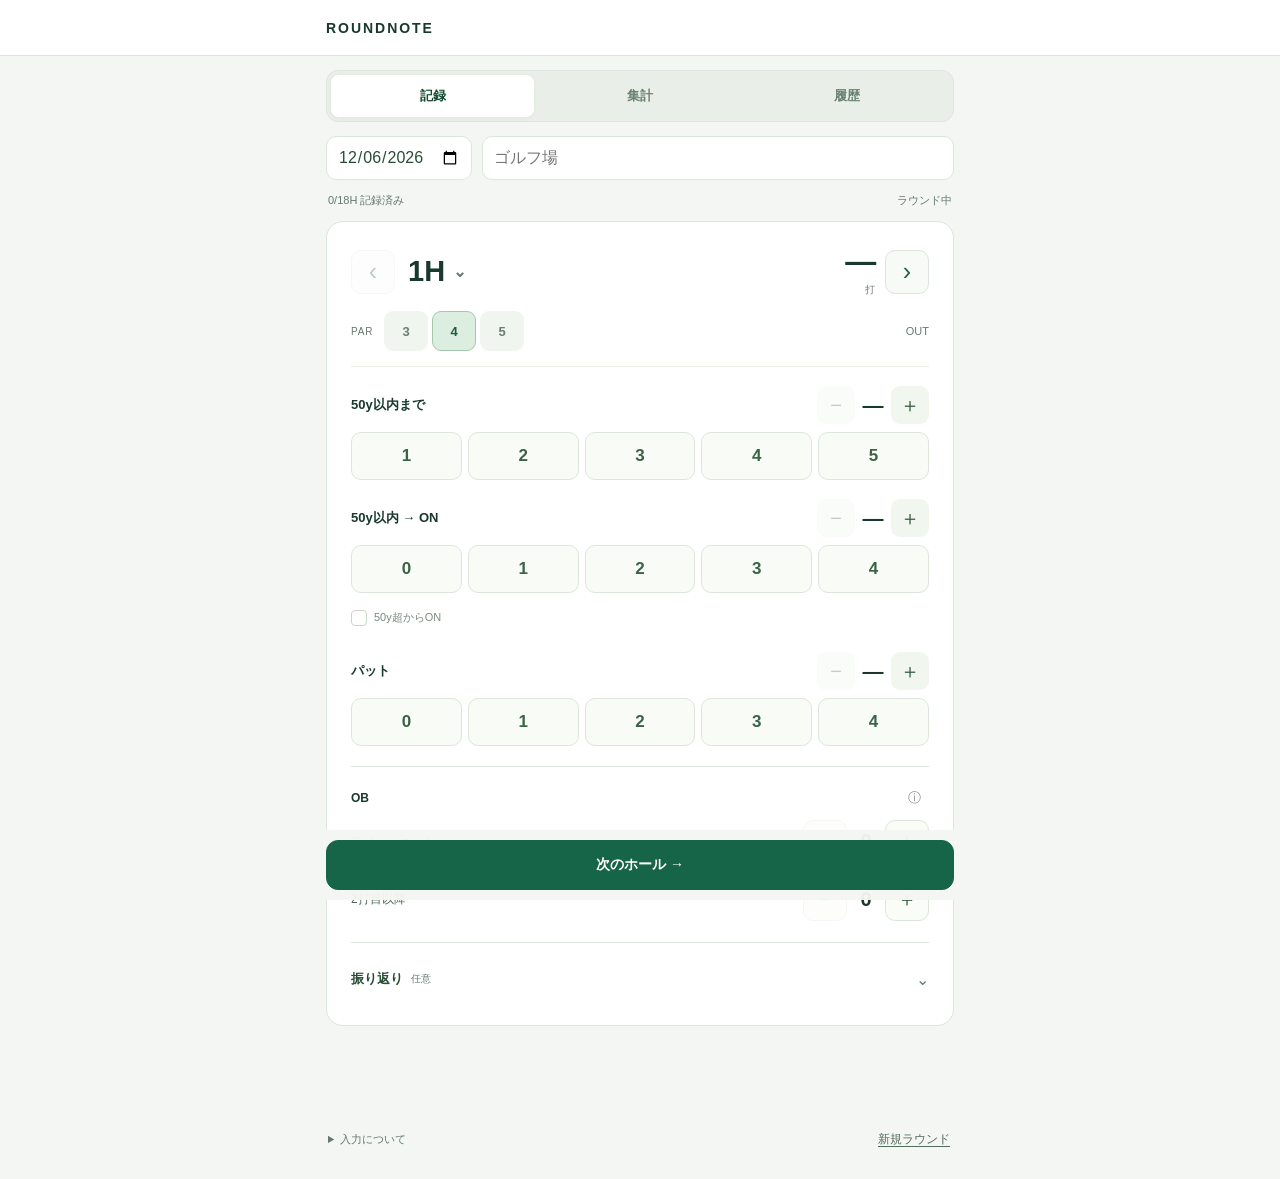
==== commit 013f7a3a: "upgrade some UIs and record storing methods" ====
--- a/index.html
+++ b/index.html
@@ -10,6 +10,7 @@
 <meta name="apple-mobile-web-app-capable" content="yes">
 <meta name="apple-mobile-web-app-status-bar-style" content="default">
 <title>ROUNDNOTE | ゴルフ記録</title>
+<script src="./roundnote-core.js" defer></script>
 <script src="./app.js" defer></script>
 </head>
 <body>
--- a/app.css
+++ b/app.css
@@ -160,3 +160,60 @@
 @media (max-width: 560px) { .shell { padding: 0 12px; }.surface { padding: 15px; }.trend-grid { grid-template-columns: 1fr; }.trend-card { padding: 17px; }.kpi-grid { gap: 5px; }.kpi { padding: 12px 8px; }.kpi b { font-size: 21px; }.matrix { grid-template-columns: 45px repeat(9, minmax(0, 1fr)); gap: 2px; }.matrix-cell, .matrix-label { font-size: 9px; }.half-section { padding: 14px 10px; }.result-hero { padding: 19px; } }
 @media (max-width: 355px) { .surface { padding: 12px; }.hole-heading { gap: 6px; }.hole-picker { grid-template-columns: repeat(5, minmax(0, 1fr)); }.round-meta { grid-template-columns: 134px minmax(0, 1fr); gap: 7px; }.round-meta input { padding: 10px 8px; }.counter-heading h2 { font-size: 12px; }.matrix { grid-template-columns: 42px repeat(9, minmax(0, 1fr)); }.half-section { padding: 13px 8px; }.kpi span { font-size: 9px; } }
 @media (prefers-reduced-motion: no-preference) { button { transition: background .12s, border-color .12s; } }
+.tee-short { width: 100%; margin-top: 7px; }
+.club-choices { display: grid; grid-template-columns: repeat(2, minmax(0, 1fr)); gap: 6px; }
+.club-choices button { min-height: 46px; line-height: 1.5; }
+.app-message { padding: 12px; border: 1px solid #d4dfcf; border-radius: 9px; color: #506344; font-size: 12px; line-height: 1.7; overflow-wrap: anywhere; }
+.finish-gate { text-align: center; padding: 28px 20px; }
+.finish-gate h1 { font-size: 18px; margin: 0 0 12px; }
+.finish-gate p { margin: 0 0 25px; font-size: 12px; color: var(--muted); }
+.finish-gate .text-button { margin-top: 12px; }
+.result-halves { display: grid; grid-template-columns: 1fr 1fr; gap: 8px; margin: -2px 0 14px; }
+.result-halves>span { display: flex; align-items: baseline; gap: 10px; border: 1px solid var(--line); background: #fff; border-radius: 10px; padding: 13px; font-size: 11px; }
+.result-halves b { font-size: 22px; }
+.result-halves small { margin-left: auto; font-size: 10px; color: var(--muted); }
+.goal-gap { display: flex; align-items: baseline; justify-content: space-between; gap: 12px; margin-bottom: 8px; padding: 12px 3px; font-size: 12px; color: var(--muted); }
+.goal-gap strong { font-size: 24px; }
+.good { color: #226b43; }.bad { color: #aa5e38; }.neutral { color: var(--muted); }
+.comparison-section { margin: 0 0 20px; }
+.scope-tabs { display: flex; gap: 5px; margin-bottom: 10px; }
+.scope-tabs button { flex: 1; min-height: 40px; border: 1px solid var(--line); border-radius: 8px; background: #fff; color: var(--muted); font-size: 12px; }
+.scope-tabs button.active { background: #e0eddf; color: #255d36; border-color: #a4c5a8; font-weight: 750; }
+.comparison-wrap { border: 1px solid var(--line); border-radius: 12px; overflow: hidden; background: #fff; }
+.comparison-table { width: 100%; border-collapse: collapse; table-layout: fixed; text-align: right; font-size: 12px; }
+.comparison-table th, .comparison-table td { padding: 13px 11px; border-bottom: 1px solid #e8eee5; line-height: 1.6; overflow-wrap: anywhere; }
+.comparison-table tr:last-child>* { border-bottom: 0; }
+.comparison-table th:first-child { width: 38%; text-align: left; }
+.comparison-table thead th { color: var(--muted); font-size: 10px; font-weight: 500; background: #edf3e9; }
+.comparison-table tbody th { font-size: 12px; font-weight: 600; }
+.comparison-table td:last-child { font-weight: 750; }
+.goals-panel h2 { margin: 0 0 18px; font-size: 14px; }
+.goals-grid { display: grid; grid-template-columns: 1fr 1fr; gap: 16px 12px; }
+.goals-grid label { display: flex; flex-direction: column; justify-content: space-between; gap: 8px; font-size: 11px; color: var(--muted); line-height: 1.5; }
+.goals-grid input { width: 100%; min-width: 0; min-height: 44px; border: 1px solid var(--line); border-radius: 8px; padding: 9px 11px; color: #264d36; background: #fbfdf8; font-size: 16px; }
+.section-heading.compact { margin-top: 0; }
+.ob-summary { display: grid; grid-template-columns: 1fr 1fr; gap: 12px; }
+.ob-summary span { font-size: 11px; color: var(--muted); }
+.ob-summary b { display: block; font-size: 23px; color: #244b32; margin-top: 8px; }
+.ob-directions { display: grid; grid-template-columns: repeat(3, 1fr); gap: 6px; margin: 18px 0 4px; padding-top: 14px; border-top: 1px solid var(--line); }
+.ob-directions dt { font-size: 11px; color: var(--muted); }
+.ob-directions dd { margin: 6px 0 0; font-size: 17px; }
+.approach-analysis h2 { font-size: 13px; margin: 0 0 16px; }
+.approach-analysis>strong { font-size: 38px; color: #245b38; }
+.approach-analysis p { font-size: 12px; color: var(--muted); }
+.reference-metrics { margin-top: 18px; border-top: 1px solid var(--line); padding-top: 14px; }
+.reference-metrics span { display: flex; align-items: baseline; justify-content: space-between; gap: 12px; font-size: 11px; color: var(--muted); margin: 9px 0; }
+.reference-metrics b { color: #32573d; font-size: 12px; }
+.reference-line { font-size: 11px; line-height: 1.7; color: var(--muted); margin: 12px 2px 20px; }
+.page-title { font-size: 16px; margin: 0; }
+.backup-actions { display: flex; gap: 8px; margin-bottom: 16px; }
+.backup-actions button { flex: 1; min-height: 44px; }
+.history-list { display: grid; gap: 8px; }
+.history-row { display: flex; align-items: center; justify-content: space-between; gap: 12px; width: 100%; text-align: left; border: 1px solid var(--line); border-radius: 12px; background: #fff; padding: 15px; color: #31533b; }
+.history-row>span:first-child { min-width: 0; }
+.history-row strong { display: block; font-size: 13px; }
+.history-row small { display: block; font-size: 11px; color: var(--muted); overflow-wrap: anywhere; margin-top: 6px; }
+.history-row>span:last-child { flex-shrink: 0; font-size: 10px; color: var(--muted); }
+.empty-history { color: var(--muted); font-size: 12px; padding: 20px 0; }
+.export-page { margin: 0 0 30px; }.export-page h3 { color: #d7e6d6; font-size: 13px; font-weight: 600; }
+@media (max-width: 560px) { .comparison-table { font-size: 11px; }.comparison-table th, .comparison-table td { padding: 12px 6px; }.comparison-table tbody th { font-size: 11px; }.comparison-table th:first-child { width: 35%; } }
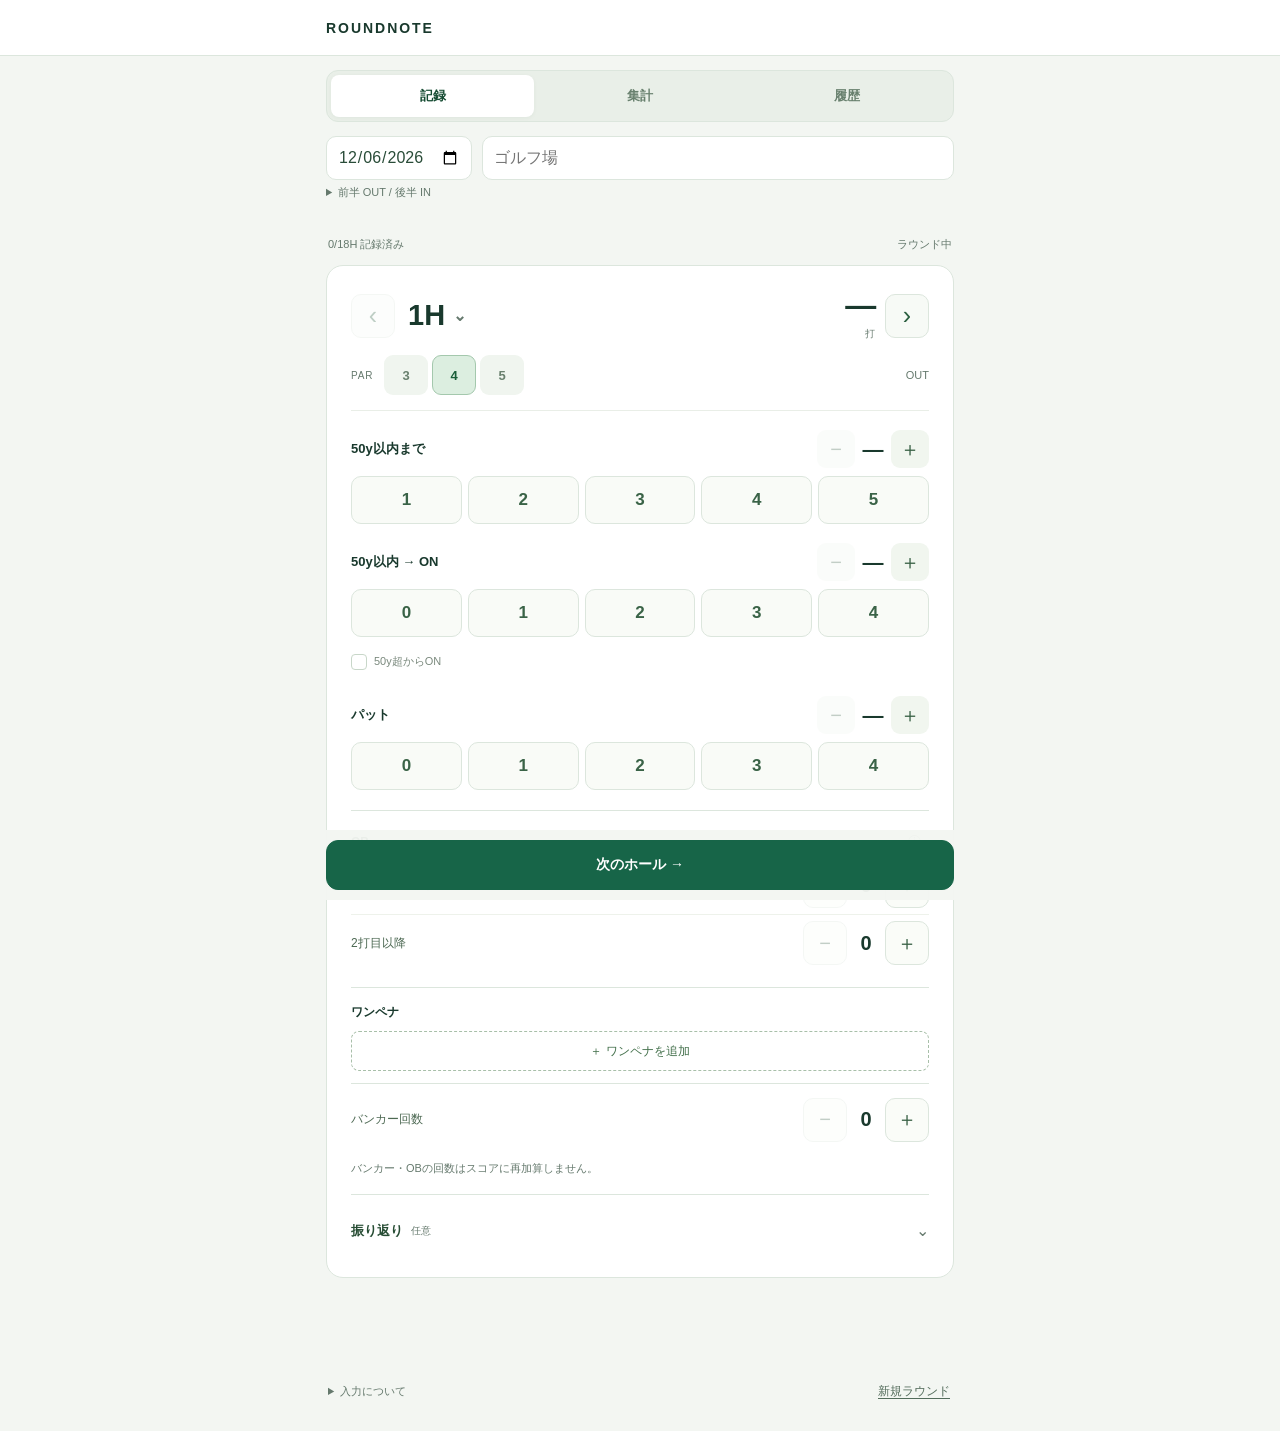
==== commit e42a7665: "refactor: separate screen rendering and consolidate scoring rules" ====
--- a/index.html
+++ b/index.html
@@ -11,6 +11,7 @@
 <meta name="apple-mobile-web-app-status-bar-style" content="default">
 <title>ROUNDNOTE | ゴルフ記録</title>
 <script src="./roundnote-core.js" defer></script>
+<script src="./roundnote-views.js" defer></script>
 <script src="./app.js" defer></script>
 </head>
 <body>
--- a/app.css
+++ b/app.css
@@ -134,6 +134,7 @@
 button.matrix-cell { border: 0; min-height: 36px; background: #e8f1e6; color: #356243; font-weight: 750; }
 .matrix-cell.score { background: #e5f1e2; font-weight: 800; color: #215b34; }
 .matrix-cell.bad { background: #f9eee2; color: #946238; }
+.matrix-cell.score.triple { background: #eee6f7; color: #70419a; }
 .matrix-cell.muted { color: #a0afa2; }
 .trend-grid { display: grid; grid-template-columns: 1fr 1fr; gap: 12px; }
 .trend-card { margin: 0; padding: 17px; }
@@ -145,6 +146,24 @@
 .trend-track i { display: block; height: 100%; border-radius: inherit; background: #94b69b; }
 .trend-row.good i { background: #34794e; }
 .trend-empty { color: #97a398; font-size: 12px; padding: 8px 0; }
+.tee-chart-card h3 { margin-bottom: 17px; }
+.tee-filter-heading { display: flex; align-items: center; justify-content: space-between; gap: 8px; font-size: 10px; color: var(--muted); margin-bottom: 9px; }
+.tee-select-all { min-height: 32px; padding: 5px 12px; border: 1px solid #ceddce; border-radius: 6px; background: #fff; color: #53735c; font: inherit; font-size: 11px; font-weight: 650; }
+.tee-select-all.active { background: #28684c; border-color: #28684c; color: #fff; }
+.tee-filters { display: grid; grid-template-columns: repeat(2, minmax(0, 1fr)); gap: 7px; margin-bottom: 13px; }
+.tee-filter { display: flex; align-items: center; gap: 6px; min-width: 0; min-height: 40px; padding: 7px 8px; border: 1px solid #dfe7dd; border-radius: 8px; background: #fff; color: #718379; font: inherit; font-size: 11px; text-align: left; }
+.tee-filter i, .tee-missing i { display: inline-block; flex-shrink: 0; width: 12px; height: 12px; border-radius: 3px; background: var(--club); }
+.tee-filter i { opacity: .35; }
+.tee-filter.active { background: #f3f7f1; background: color-mix(in srgb, var(--club) 10%, white); border-color: var(--club); color: #284e36; font-weight: 650; }
+.tee-filter.active i { opacity: 1; }
+.tee-check { margin-left: auto; }
+.tee-filter.active .tee-check { color: #30634b; }
+.tee-ob-legend { display: flex; align-items: center; gap: 7px; color: var(--muted); font-size: 10px; margin-bottom: 14px; padding-bottom: 13px; border-bottom: 1px solid #edf1eb; }
+.tee-ob-legend i { flex-shrink: 0; width: 22px; height: 14px; border-radius: 3px; background: repeating-linear-gradient(135deg, #ffffffa6 0 2px, transparent 2px 7px), #2d6950; }
+.tee-chart svg { display: block; width: 100%; height: auto; }
+.tee-chart-empty { display: grid; place-items: center; min-height: 150px; margin: 0; font-size: 12px; color: var(--muted); }
+.tee-missing { display: flex; align-items: center; gap: 5px; font-size: 10px; line-height: 1.7; color: var(--muted); margin: 8px 0; }
+.tee-chart-note { padding-top: 13px; margin: 4px 0 0; border-top: 1px solid #edf1eb; font-size: 10px; line-height: 1.8; color: var(--muted); }
 .result-actions { display: flex; gap: 8px; margin-top: 22px; }
 .result-actions .primary { flex: 1; }
 .secondary { min-height: 50px; padding: 12px 16px; background: #fff; border: 1px solid var(--line); border-radius: 12px; color: #3e6649; font-size: 12px; }
@@ -155,7 +174,10 @@
 .overlay-head button { color: #fff; background: #ffffff10; border: 1px solid #adc5af; border-radius: 8px; min-height: 44px; padding: 10px 15px; font-size: 12px; }
 .overlay img { display: block; width: 100%; height: auto; border-radius: 7px; }
 .overlay-footer { margin-top: 13px; }
-.overlay-footer a { display: block; text-align: center; background: #e0f0df; color: #254c2e; border-radius: 10px; padding: 14px; text-decoration: none; font-size: 13px; }
+.overlay-footer a, .overlay-footer button { display: block; width: 100%; min-height: 48px; border: 0; text-align: center; background: #e0f0df; color: #254c2e; border-radius: 10px; padding: 14px; text-decoration: none; font-size: 13px; }
+.overlay-footer .download-link { margin-top: 8px; background: transparent; color: #d7e6d6; text-decoration: underline; }
+.export-help, .export-status { color: #d7e6d6; font-size: 12px; line-height: 1.8; }
+.export-status:empty { display: none; }
 @media (min-width: 650px) { .surface { padding: 24px; }.half-section { padding: 20px; }.counter { padding-top: 19px; }.quick-values button { min-height: 48px; } }
 @media (max-width: 560px) { .shell { padding: 0 12px; }.surface { padding: 15px; }.trend-grid { grid-template-columns: 1fr; }.trend-card { padding: 17px; }.kpi-grid { gap: 5px; }.kpi { padding: 12px 8px; }.kpi b { font-size: 21px; }.matrix { grid-template-columns: 45px repeat(9, minmax(0, 1fr)); gap: 2px; }.matrix-cell, .matrix-label { font-size: 9px; }.half-section { padding: 14px 10px; }.result-hero { padding: 19px; } }
 @media (max-width: 355px) { .surface { padding: 12px; }.hole-heading { gap: 6px; }.hole-picker { grid-template-columns: repeat(5, minmax(0, 1fr)); }.round-meta { grid-template-columns: 134px minmax(0, 1fr); gap: 7px; }.round-meta input { padding: 10px 8px; }.counter-heading h2 { font-size: 12px; }.matrix { grid-template-columns: 42px repeat(9, minmax(0, 1fr)); }.half-section { padding: 13px 8px; }.kpi span { font-size: 9px; } }
@@ -216,4 +238,74 @@
 .history-row>span:last-child { flex-shrink: 0; font-size: 10px; color: var(--muted); }
 .empty-history { color: var(--muted); font-size: 12px; padding: 20px 0; }
 .export-page { margin: 0 0 30px; }.export-page h3 { color: #d7e6d6; font-size: 13px; font-weight: 600; }
+.course-settings { margin: -4px 0 12px; color: var(--muted); font-size: 11px; }
+.course-settings summary { cursor: pointer; min-height: 36px; padding: 9px 0; overflow-wrap: anywhere; }
+.course-fields { display: grid; grid-template-columns: repeat(2, minmax(0, 1fr)); gap: 10px; padding: 3px 0 8px; }
+.course-fields label { display: grid; gap: 6px; }
+.course-fields input { min-width: 0; width: 100%; min-height: 44px; padding: 10px; border: 1px solid var(--line); border-radius: 8px; background: #fff; color: #264d36; font-size: 16px; }
+.hole-progress { max-width: 48%; overflow-wrap: anywhere; text-align: right; }
+.result-halves>span { flex-wrap: wrap; }
+.course-label { min-width: 0; overflow-wrap: anywhere; }
+.scope-tabs button, .half-head h3 { overflow-wrap: anywhere; }
+.scope-tabs button { min-width: 0; padding: 8px 5px; }
+.result-backup { margin-top: 20px; }
+.result-backup h2 { margin: 0 0 10px; font-size: 14px; }
+.result-backup p { margin: 0 0 14px; color: var(--muted); font-size: 12px; line-height: 1.8; }
 @media (max-width: 560px) { .comparison-table { font-size: 11px; }.comparison-table th, .comparison-table td { padding: 12px 6px; }.comparison-table tbody th { font-size: 11px; }.comparison-table th:first-child { width: 35%; } }
+
+/* Course numbering and optional per-OB details. */
+.review-summary { white-space: pre-line; }
+.start-setting { margin: 12px 0; font-size: 11px; }
+.start-options { display: grid; grid-template-columns: 1fr 1fr; gap: 7px; margin-top: 7px; }
+.start-options button:disabled { opacity: 1; cursor: default; }
+.start-options button:disabled:not(.active) { background: #f4f7f1; color: #758773; }
+.numbering-help { font-size: 11px; color: var(--muted); line-height: 1.8; }
+.later-ob-detail { margin: 4px 0 12px; padding: 14px; border: 1px solid var(--line); border-radius: 10px; background: #f8faf5; }
+.later-ob-detail h3 { display: flex; justify-content: space-between; margin: 0 0 12px; font-size: 12px; }
+.later-ob-field + .later-ob-field { margin-top: 12px; }
+.later-ob-field > span { display: block; font-size: 11px; color: var(--muted); margin-bottom: 7px; }
+.later-ob-choices { display: grid; grid-template-columns: repeat(3, minmax(0, 1fr)); gap: 5px; }
+.later-ob-choices button { font-size: 11px; overflow-wrap: anywhere; }
+.bunker-counter { border-top: 1px solid var(--line); margin-top: 12px; padding-top: 7px; }
+
+.hole-picker { display: block; }
+.hole-picker-half p { margin: 8px 0; font-size: 11px; color: var(--muted); }
+.hole-picker-grid { display: grid; grid-template-columns: repeat(9, minmax(0, 1fr)); gap: 4px; }
+
+.one-penalties { border-top: 1px solid var(--line); margin-top: 16px; padding-top: 16px; }
+.one-penalties > h3 { font-size: 12px; margin: 0 0 10px; }
+.one-penalty-item { border: 1px solid var(--line); background: #f8faf5; border-radius: 10px; padding: 12px; margin-bottom: 10px; }
+.one-penalty-heading { display: flex; justify-content: space-between; align-items: center; gap: 8px; }
+.one-penalty-heading h4 { margin: 0; font-size: 12px; }
+.one-penalty-heading button { font-size: 11px; }
+.penalty-stage { display: flex; align-items: center; gap: 8px; font-size: 11px; color: var(--muted); margin: 8px 0 12px; }
+.penalty-stage select { min-width: 0; flex: 1; min-height: 38px; border: 1px solid var(--line); border-radius: 7px; padding: 6px; background: white; color: #3d6044; font: inherit; }
+.add-penalty { width: 100%; min-height: 40px; border: 1px dashed #a8bfa9; border-radius: 8px; background: white; color: #43704b; font-size: 12px; }
+.penalty-review { margin: 20px 0; }
+.penalty-review-hero { border-radius: 16px; padding: 20px; background: #193e2b; color: white; margin-bottom: 14px; }
+.penalty-review-heading { display: flex; justify-content: space-between; align-items: center; gap: 10px; margin-bottom: 16px; }
+.penalty-review-heading h2 { font-size: 16px; margin: 0; }
+.penalty-review-heading > span { color: #cadfca; font-size: 10px; }
+.penalty-review-tabs { display: flex; gap: 4px; padding: 4px; border-radius: 9px; background: #ffffff14; }
+.penalty-review-tabs button { flex: 1; min-height: 38px; border: 0; border-radius: 6px; background: transparent; color: #c3d6be; font: inherit; font-size: 11px; }
+.penalty-review-tabs button.active { background: #edf4e6; color: #204d31; font-weight: 700; }
+.penalty-review-metrics { display: flex; flex-wrap: wrap; gap: 16px 0; margin-top: 20px; }
+.penalty-review-metrics > div { flex: 1 1 30%; padding: 0 12px; border-left: 1px solid #5a7759; }
+.penalty-review-metrics > div:first-child { padding-left: 0; border-left: 0; }
+.penalty-review-metrics span { display: block; color: #cadfca; font-size: 11px; margin-bottom: 8px; }
+.penalty-review-metrics strong { font-size: 34px; line-height: 1; }
+.penalty-review-metrics strong small { font-size: 12px; font-weight: 500; margin-left: 5px; }
+.penalty-review-list h3 { margin: 0 0 20px; font-size: 13px; }
+.penalty-review-columns, .penalty-review-row { display: grid; grid-template-columns: 85px 75px minmax(0, 1fr); gap: 12px; }
+.penalty-review-columns { color: var(--muted); font-size: 10px; border-bottom: 1px solid var(--line); padding-bottom: 10px; }
+.penalty-review-row { padding: 16px 0; border-bottom: 1px solid #e6ede2; align-items: start; }
+.penalty-review-row:last-child { border-bottom: 0; padding-bottom: 0; }
+.penalty-review-row button { border: 0; background: transparent; padding: 0; min-height: 26px; color: #19392d; font-size: 16px; font-weight: 750; }
+.penalty-review-row small { display: block; font-size: 9px; color: var(--muted); line-height: 1.6; margin-top: 4px; overflow-wrap: anywhere; }
+.review-score strong { font-size: 23px; line-height: 1; }
+.review-score.triple strong { color: #70419a; }.review-score.double strong { color: #946238; }
+.review-tags { display: flex; flex-wrap: wrap; gap: 5px; padding-top: 3px; }
+.review-tag { padding: 4px 7px; border-radius: 5px; font-size: 11px; line-height: 1.5; }
+.review-tag.penalty { background: #eee8f3; color: #70528b; }.review-tag.mistake { background: #f8eddf; color: #946335; }
+.review-no-tags, .review-empty { font-size: 12px; color: var(--muted); }
+@media (max-width: 560px) { .penalty-review-columns, .penalty-review-row { grid-template-columns: 53px 54px minmax(0, 1fr); gap: 8px; }.review-tag { font-size: 10px; }.penalty-review-hero { padding: 17px; }.penalty-review-metrics span { font-size: 10px; } }
